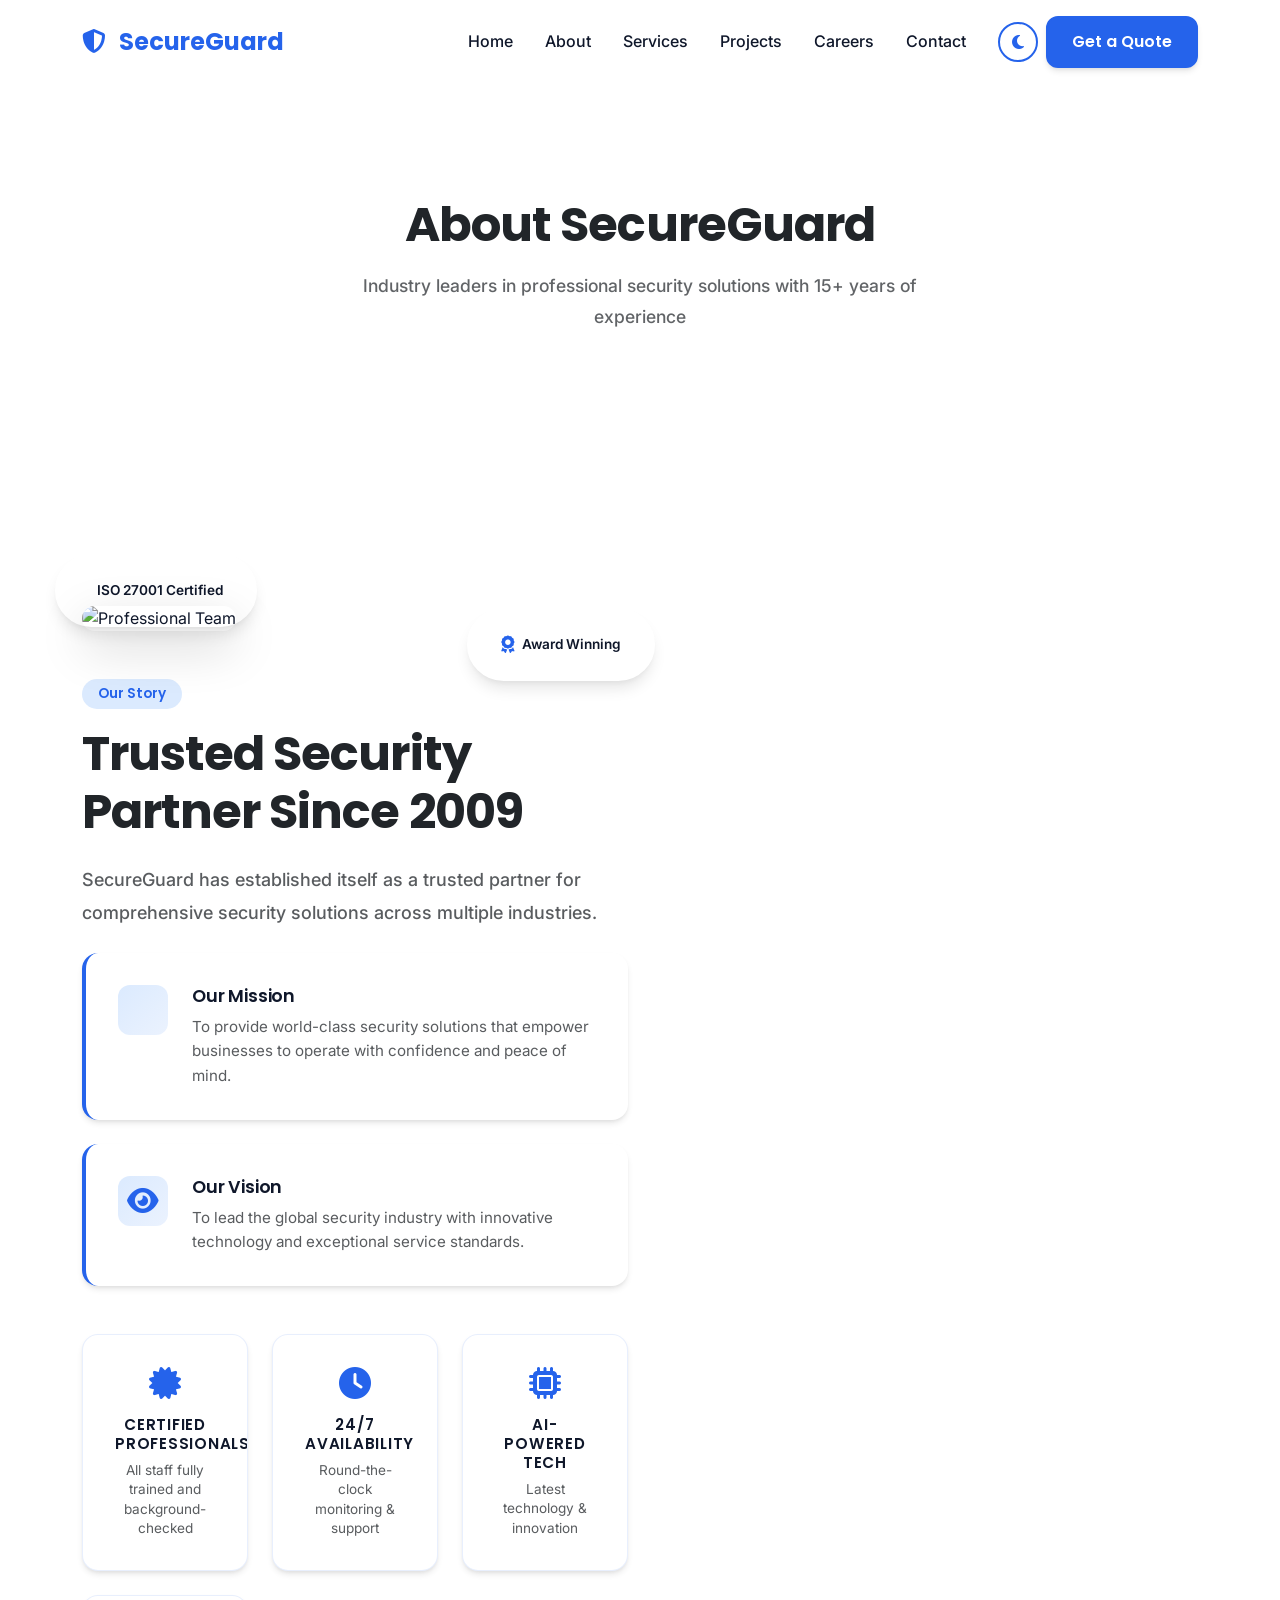
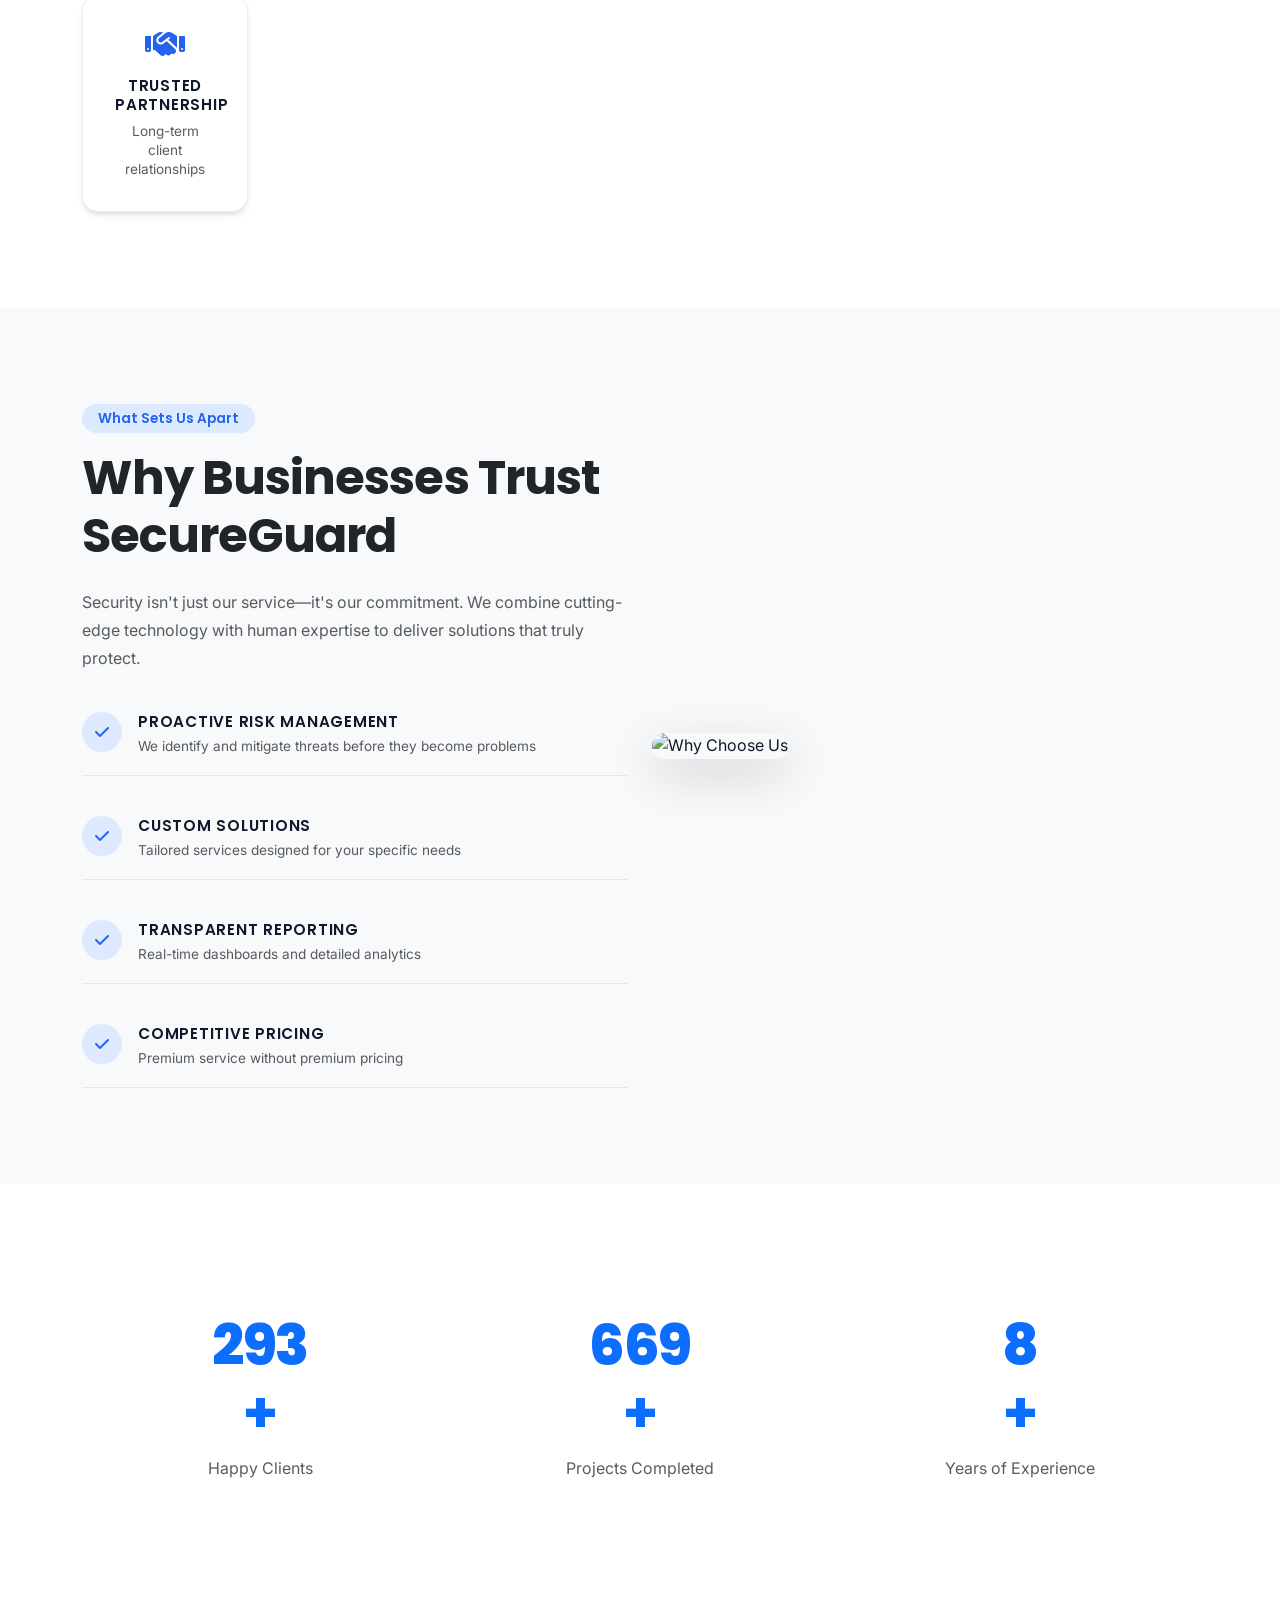
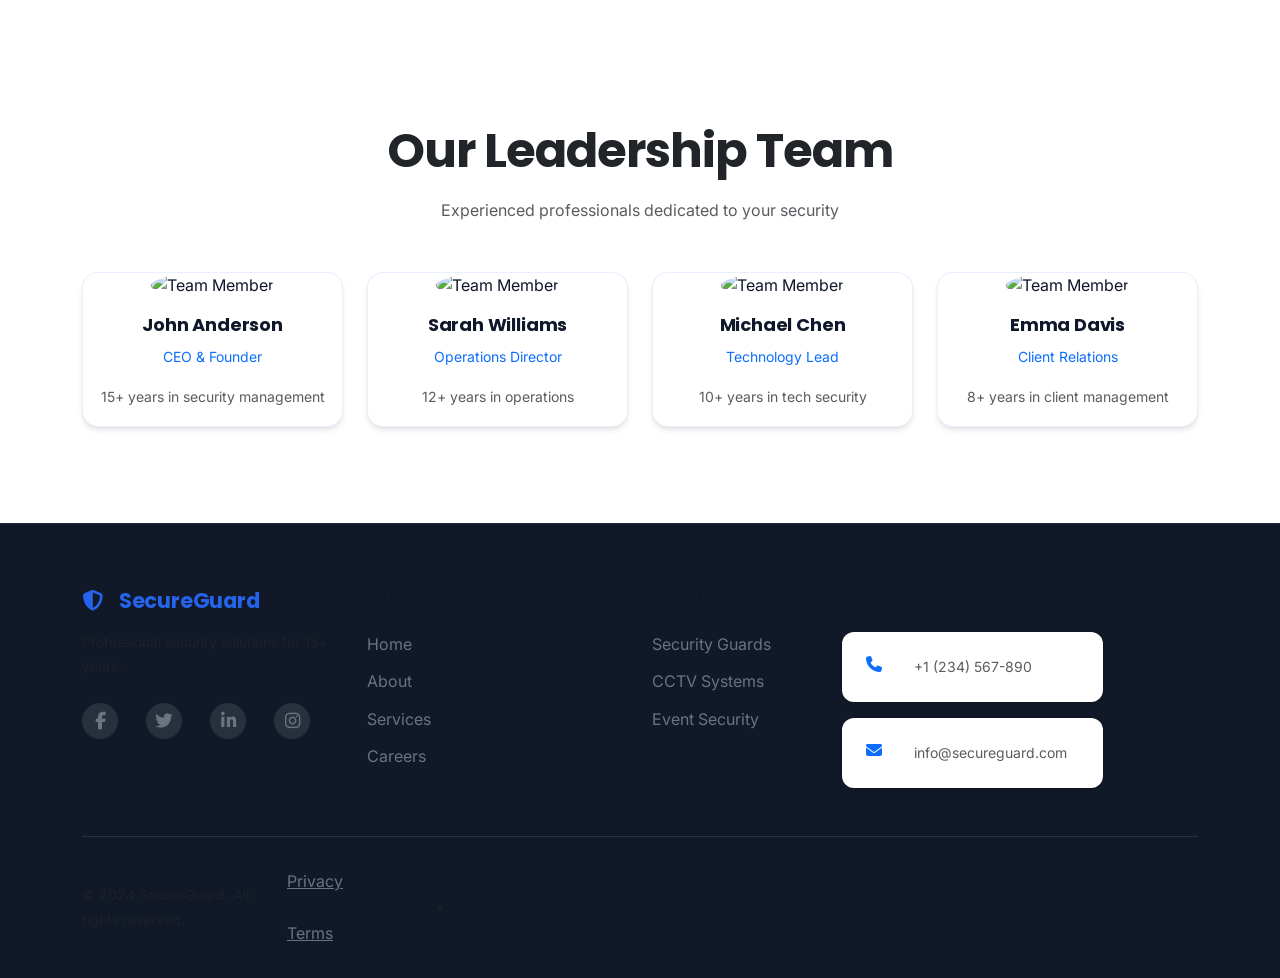
==== about.html @ a237be4f "add multi pages" ====
<!doctype html>
<html lang="en">
  <head>
    <meta charset="UTF-8" />
    <meta
      name="description"
      content="Learn about SecureGuard, a trusted security partner since 2009, offering certified professionals, 24/7 availability, AI-powered tech, and trusted partnerships."
    />
    <title>About Us - SecureGuard</title>
    <link
      href="https://cdn.jsdelivr.net/npm/bootstrap@5.3.0/dist/css/bootstrap.min.css"
      rel="stylesheet"
    />
    <link
      rel="stylesheet"
      href="https://cdnjs.cloudflare.com/ajax/libs/font-awesome/6.4.0/css/all.min.css"
    />
    <link
      href="https://fonts.googleapis.com/css2?family=Poppins:wght@300;400;600;700;800&family=Inter:wght@300;400;500;600&display=swap"
      rel="stylesheet"
    />
    <link rel="stylesheet" href="style.css" />
  </head>
  <body>
    <!-- Navbar -->
    <nav class="navbar navbar-expand-lg navbar-light sticky-top" id="navbar">
      <div class="container-lg">
        <a class="navbar-brand fw-bold" href="index.html">
          <i class="fas fa-shield-alt"></i> SecureGuard
        </a>
        <button
          class="navbar-toggler"
          type="button"
          data-bs-toggle="collapse"
          data-bs-target="#navbarNav"
        >
          <span class="navbar-toggler-icon"></span>
        </button>
        <div class="collapse navbar-collapse" id="navbarNav">
          <ul class="navbar-nav ms-auto">
            <li class="nav-item">
              <a class="nav-link" href="index.html">Home</a>
            </li>
            <li class="nav-item">
              <a class="nav-link" href="about.html">About</a>
            </li>
            <li class="nav-item">
              <a class="nav-link" href="services.html">Services</a>
            </li>
            <li class="nav-item">
              <a class="nav-link" href="projects.html">Projects</a>
            </li>
            <li class="nav-item">
              <a class="nav-link" href="careers.html">Careers</a>
            </li>
            <li class="nav-item">
              <a class="nav-link" href="contact.html">Contact</a>
            </li>
          </ul>
          <div class="d-flex align-items-center gap-2 ms-3">
            <button
              id="themeToggle"
              class="btn btn-outline-primary theme-toggle"
              title="Toggle theme"
            >
              <i class="fas fa-moon"></i>
            </button>
            <a href="contact.html" class="btn btn-primary">Get a Quote</a>
          </div>
        </div>
      </div>
    </nav>

    <!-- Page Header -->
    <section class="page-header bg-gradient">
      <div class="container-lg">
        <div class="text-center py-5">
          <h1 class="display-4 fw-bold text-dark mb-3">About SecureGuard</h1>
          <p class="lead text-muted mx-auto" style="max-width: 600px">
            Industry leaders in professional security solutions with 15+ years
            of experience
          </p>
        </div>
      </div>
    </section>

    <!-- About Section -->
    <section class="py-6 about-section">
      <div class="container-lg">
        <div class="row align-items-center gap-5">
          <!-- About Image -->
          <div class="col-lg-6">
            <div class="about-image-wrapper">
              <img
                src="https://images.unsplash.com/photo-1552664730-d307ca884978?w=600&h=600&fit=crop"
                alt="Professional Team"
                class="img-fluid rounded-4 shadow-lg about-main-image"
              />
              <div class="about-badge about-badge-1">
                <i class="fas fa-shield-check"></i>
                <span>ISO 27001 Certified</span>
              </div>
              <div class="about-badge about-badge-2">
                <i class="fas fa-award"></i>
                <span>Award Winning</span>
              </div>
            </div>
          </div>

          <!-- About Content -->
          <div class="col-lg-6">
            <span class="badge bg-primary-light text-primary mb-3"
              >Our Story</span
            >
            <h2 class="display-5 fw-bold text-dark mb-4">
              Trusted Security Partner Since 2009
            </h2>
            <p class="lead text-muted mb-4">
              SecureGuard has established itself as a trusted partner for
              comprehensive security solutions across multiple industries.
            </p>

            <!-- Mission & Vision -->
            <div class="about-boxes">
              <div class="about-box mission-box">
                <div class="about-box-icon">
                  <i class="fas fa-target"></i>
                </div>
                <div class="about-box-content">
                  <h5>Our Mission</h5>
                  <p class="text-muted">
                    To provide world-class security solutions that empower
                    businesses to operate with confidence and peace of mind.
                  </p>
                </div>
              </div>

              <div class="about-box vision-box">
                <div class="about-box-icon">
                  <i class="fas fa-eye"></i>
                </div>
                <div class="about-box-content">
                  <h5>Our Vision</h5>
                  <p class="text-muted">
                    To lead the global security industry with innovative
                    technology and exceptional service standards.
                  </p>
                </div>
              </div>
            </div>

            <!-- Features Grid -->
            <div class="about-features-grid mt-5">
              <div class="about-feature-item">
                <i class="fas fa-certificate"></i>
                <h6>Certified Professionals</h6>
                <p class="text-muted small">
                  All staff fully trained and background-checked
                </p>
              </div>
              <div class="about-feature-item">
                <i class="fas fa-clock"></i>
                <h6>24/7 Availability</h6>
                <p class="text-muted small">
                  Round-the-clock monitoring & support
                </p>
              </div>
              <div class="about-feature-item">
                <i class="fas fa-microchip"></i>
                <h6>AI-Powered Tech</h6>
                <p class="text-muted small">Latest technology & innovation</p>
              </div>
              <div class="about-feature-item">
                <i class="fas fa-handshake"></i>
                <h6>Trusted Partnership</h6>
                <p class="text-muted small">Long-term client relationships</p>
              </div>
            </div>
          </div>
        </div>
      </div>
    </section>

    <!-- Why Choose Us Section -->
    <section class="py-6 bg-light why-choose-section">
      <div class="container-lg">
        <div class="row align-items-center">
          <div class="col-lg-6 mb-5 mb-lg-0">
            <span class="badge bg-primary-light text-primary mb-3"
              >What Sets Us Apart</span
            >
            <h2 class="display-5 fw-bold text-dark mb-4">
              Why Businesses Trust SecureGuard
            </h2>
            <p class="text-muted mb-4">
              Security isn't just our service—it's our commitment. We combine
              cutting-edge technology with human expertise to deliver solutions
              that truly protect.
            </p>

            <div class="benefit-list">
              <div class="benefit-item">
                <div class="benefit-icon"><i class="fas fa-check"></i></div>
                <div class="benefit-text">
                  <h6>Proactive Risk Management</h6>
                  <p class="text-muted small">
                    We identify and mitigate threats before they become problems
                  </p>
                </div>
              </div>
              <div class="benefit-item">
                <div class="benefit-icon"><i class="fas fa-check"></i></div>
                <div class="benefit-text">
                  <h6>Custom Solutions</h6>
                  <p class="text-muted small">
                    Tailored services designed for your specific needs
                  </p>
                </div>
              </div>
              <div class="benefit-item">
                <div class="benefit-icon"><i class="fas fa-check"></i></div>
                <div class="benefit-text">
                  <h6>Transparent Reporting</h6>
                  <p class="text-muted small">
                    Real-time dashboards and detailed analytics
                  </p>
                </div>
              </div>
              <div class="benefit-item">
                <div class="benefit-icon"><i class="fas fa-check"></i></div>
                <div class="benefit-text">
                  <h6>Competitive Pricing</h6>
                  <p class="text-muted small">
                    Premium service without premium pricing
                  </p>
                </div>
              </div>
            </div>
          </div>
          <div class="col-lg-6">
            <div class="why-choose-image">
              <img
                src="https://images.unsplash.com/photo-1486406146926-c627a92ad1ab?w=500&h=500&fit=crop"
                alt="Why Choose Us"
                class="img-fluid rounded-4 shadow-lg"
              />
            </div>
          </div>
        </div>
      </div>
    </section>

    <!-- Stats Section -->
    <section class="py-6 bg-gradient">
      <div class="container-lg">
        <div class="row g-4 text-center">
          <div class="col-md-4">
            <div class="stat-item">
              <h3 class="display-4 fw-bold text-primary mb-2">
                <span class="counter" data-target="500">0</span>+
              </h3>
              <p class="text-muted">Happy Clients</p>
            </div>
          </div>
          <div class="col-md-4">
            <div class="stat-item">
              <h3 class="display-4 fw-bold text-primary mb-2">
                <span class="counter" data-target="1200">0</span>+
              </h3>
              <p class="text-muted">Projects Completed</p>
            </div>
          </div>
          <div class="col-md-4">
            <div class="stat-item">
              <h3 class="display-4 fw-bold text-primary mb-2">
                <span class="counter" data-target="15">0</span>+
              </h3>
              <p class="text-muted">Years of Experience</p>
            </div>
          </div>
        </div>
      </div>
    </section>

    <!-- Team Section -->
    <section class="py-6">
      <div class="container-lg">
        <div class="text-center mb-5">
          <h2 class="display-5 fw-bold text-dark mb-3">Our Leadership Team</h2>
          <p class="text-muted mx-auto" style="max-width: 600px">
            Experienced professionals dedicated to your security
          </p>
        </div>

        <div class="row g-4">
          <div class="col-md-6 col-lg-3">
            <div class="team-card text-center">
              <img
                src="https://images.unsplash.com/photo-1507003211169-0a1dd7228f2d?w=300&h=300&fit=crop"
                alt="Team Member"
                class="rounded-circle mb-3"
              />
              <h5 class="fw-bold">John Anderson</h5>
              <p class="text-primary small mb-3">CEO & Founder</p>
              <p class="text-muted small">15+ years in security management</p>
            </div>
          </div>
          <div class="col-md-6 col-lg-3">
            <div class="team-card text-center">
              <img
                src="https://images.unsplash.com/photo-1494790108377-be9c29b29330?w=300&h=300&fit=crop"
                alt="Team Member"
                class="rounded-circle mb-3"
              />
              <h5 class="fw-bold">Sarah Williams</h5>
              <p class="text-primary small mb-3">Operations Director</p>
              <p class="text-muted small">12+ years in operations</p>
            </div>
          </div>
          <div class="col-md-6 col-lg-3">
            <div class="team-card text-center">
              <img
                src="https://images.unsplash.com/photo-1507003211169-0a1dd7228f2d?w=300&h=300&fit=crop"
                alt="Team Member"
                class="rounded-circle mb-3"
              />
              <h5 class="fw-bold">Michael Chen</h5>
              <p class="text-primary small mb-3">Technology Lead</p>
              <p class="text-muted small">10+ years in tech security</p>
            </div>
          </div>
          <div class="col-md-6 col-lg-3">
            <div class="team-card text-center">
              <img
                src="https://images.unsplash.com/photo-1438761681033-6461ffad8d80?w=300&h=300&fit=crop"
                alt="Team Member"
                class="rounded-circle mb-3"
              />
              <h5 class="fw-bold">Emma Davis</h5>
              <p class="text-primary small mb-3">Client Relations</p>
              <p class="text-muted small">8+ years in client management</p>
            </div>
          </div>
        </div>
      </div>
    </section>

    <!-- Footer -->
    <footer class="footer">
      <div class="container-lg">
        <div class="footer-content">
          <div class="row g-4 mb-5">
            <div class="col-lg-3 col-md-6">
              <div class="footer-brand">
                <h5 class="fw-bold mb-3">
                  <i class="fas fa-shield-alt me-2"></i>SecureGuard
                </h5>
                <p class="text-muted small mb-4">
                  Professional security solutions for 15+ years.
                </p>
                <div class="social-icons">
                  <a href="#" class="social-icon"
                    ><i class="fab fa-facebook-f"></i
                  ></a>
                  <a href="#" class="social-icon"
                    ><i class="fab fa-twitter"></i
                  ></a>
                  <a href="#" class="social-icon"
                    ><i class="fab fa-linkedin-in"></i
                  ></a>
                  <a href="#" class="social-icon"
                    ><i class="fab fa-instagram"></i
                  ></a>
                </div>
              </div>
            </div>
            <div class="col-lg-3 col-md-6">
              <h6 class="fw-bold mb-4">Quick Links</h6>
              <ul class="footer-links">
                <li><a href="index.html">Home</a></li>
                <li><a href="about.html">About</a></li>
                <li><a href="services.html">Services</a></li>
                <li><a href="careers.html">Careers</a></li>
              </ul>
            </div>
            <div class="col-lg-2 col-md-6">
              <h6 class="fw-bold mb-4">Services</h6>
              <ul class="footer-links">
                <li><a href="services.html">Security Guards</a></li>
                <li><a href="services.html">CCTV Systems</a></li>
                <li><a href="services.html">Event Security</a></li>
              </ul>
            </div>
            <div class="col-lg-3 col-md-6">
              <h6 class="fw-bold mb-4">Contact</h6>
              <div class="contact-item mb-3">
                <i class="fas fa-phone me-2 text-primary"></i>
                <a
                  href="tel:+1234567890"
                  class="text-muted text-decoration-none small"
                  >+1 (234) 567-890</a
                >
              </div>
              <div class="contact-item">
                <i class="fas fa-envelope me-2 text-primary"></i>
                <a
                  href="mailto:info@secureguard.com"
                  class="text-muted text-decoration-none small"
                  >info@secureguard.com</a
                >
              </div>
            </div>
          </div>
          <div class="footer-bottom">
            <div class="row align-items-center">
              <div class="col-md-6">
                <p class="text-muted small mb-0">
                  &copy; 2024 SecureGuard. All rights reserved.
                </p>
              </div>
              <div class="col-md-6 text-md-end">
                <a href="#" class="footer-link-bottom">Privacy</a>
                <span class="text-muted small mx-2">•</span>
                <a href="#" class="footer-link-bottom">Terms</a>
              </div>
            </div>
          </div>
        </div>
      </div>
    </footer>

    <a href="#top" id="scrollTopBtn" class="scroll-top"
      ><i class="fas fa-arrow-up"></i
    ></a>

    <script src="https://cdn.jsdelivr.net/npm/bootstrap@5.3.0/dist/js/bootstrap.bundle.min.js"></script>
    <script src="script.js"></script>
    <script>
      document.addEventListener("DOMContentLoaded", function () {
        initializeTheme();
      });
    </script>
  </body>
</html>
---- style.css ----
/* ===================================
   GLOBAL STYLES & VARIABLES
   =================================== */

:root {
  /* Primary Colors */
  --primary-color: #2563eb;
  --primary-light: #dbeafe;
  --primary-dark: #1e40af;
  --secondary-color: #1e40af;
  --accent-color: #0ea5e9;

  /* Text Colors */
  --text-dark: #0f172a;
  --text-primary: #1f2937;
  --text-muted: #6b7280;
  --text-light: #9ca3af;

  /* Background Colors */
  --bg-white: #ffffff;
  --bg-light: #f8fafc;
  --bg-lighter: #f1f5f9;
  --bg-accent: #f0f7ff;

  /* Shadows */
  --shadow-xs: 0 1px 2px 0 rgba(0, 0, 0, 0.05);
  --shadow-sm: 0 1px 3px 0 rgba(0, 0, 0, 0.1), 0 1px 2px 0 rgba(0, 0, 0, 0.06);
  --shadow-md:
    0 4px 6px -1px rgba(0, 0, 0, 0.1), 0 2px 4px -1px rgba(0, 0, 0, 0.06);
  --shadow-lg:
    0 10px 15px -3px rgba(0, 0, 0, 0.1), 0 4px 6px -2px rgba(0, 0, 0, 0.05);
  --shadow-xl:
    0 20px 25px -5px rgba(0, 0, 0, 0.1), 0 10px 10px -5px rgba(0, 0, 0, 0.04);
  --shadow-2xl: 0 25px 50px -12px rgba(0, 0, 0, 0.15);

  /* Spacing */
  --spacing-xs: 0.25rem;
  --spacing-sm: 0.5rem;
  --spacing-md: 1rem;
  --spacing-lg: 1.5rem;
  --spacing-xl: 2rem;
  --spacing-2xl: 3rem;

  /* Border Radius */
  --border-radius: 12px;
  --border-radius-lg: 16px;
  --border-radius-xl: 20px;

  /* Transitions */
  --transition: all 0.3s cubic-bezier(0.4, 0, 0.2, 1);
  --transition-fast: all 0.15s cubic-bezier(0.4, 0, 0.2, 1);
  --transition-slow: all 0.5s cubic-bezier(0.4, 0, 0.2, 1);
}

/* Dark Theme Variables */
body.dark-theme {
  --primary-color: #3b82f6;
  --primary-light: #1e3a8a;
  --primary-dark: #1e40af;
  --secondary-color: #0ea5e9;
  --accent-color: #06b6d4;

  --text-dark: #f8fafc;
  --text-primary: #e2e8f0;
  --text-muted: #cbd5e1;
  --text-light: #94a3b8;

  --bg-white: #0f172a;
  --bg-light: #1e293b;
  --bg-lighter: #334155;
  --bg-accent: #1e3a8a;

  --shadow-xs: 0 1px 2px 0 rgba(0, 0, 0, 0.3);
  --shadow-sm: 0 1px 3px 0 rgba(0, 0, 0, 0.4), 0 1px 2px 0 rgba(0, 0, 0, 0.3);
  --shadow-md:
    0 4px 6px -1px rgba(0, 0, 0, 0.4), 0 2px 4px -1px rgba(0, 0, 0, 0.3);
  --shadow-lg:
    0 10px 15px -3px rgba(0, 0, 0, 0.5), 0 4px 6px -2px rgba(0, 0, 0, 0.4);
  --shadow-xl:
    0 20px 25px -5px rgba(0, 0, 0, 0.5), 0 10px 10px -5px rgba(0, 0, 0, 0.4);
  --shadow-2xl: 0 25px 50px -12px rgba(0, 0, 0, 0.5);
}

* {
  margin: 0;
  padding: 0;
  box-sizing: border-box;
}

html {
  scroll-behavior: smooth;
}

body {
  font-family: "Inter", sans-serif;
  color: var(--text-dark);
  background-color: var(--bg-white);
  line-height: 1.6;
  overflow-x: hidden;
  transition:
    background-color 0.3s ease,
    color 0.3s ease;
}

/* ===================================
   TYPOGRAPHY - ENHANCED
   =================================== */

h1,
h2,
h3,
h4,
h5,
h6 {
  font-family: "Poppins", sans-serif;
  font-weight: 700;
  line-height: 1.25;
  color: var(--text-dark);
  letter-spacing: -0.01em;
}

h1 {
  font-size: clamp(2rem, 8vw, 3.5rem);
  font-weight: 800;
  letter-spacing: -0.02em;
}

h2 {
  font-size: clamp(1.75rem, 6vw, 2.5rem);
  font-weight: 800;
}

h3 {
  font-size: clamp(1.25rem, 4vw, 1.875rem);
  font-weight: 700;
}

h4 {
  font-size: 1.25rem;
  font-weight: 700;
}

h5 {
  font-size: 1.125rem;
  font-weight: 600;
}

h6 {
  font-size: 1rem;
  font-weight: 600;
  text-transform: uppercase;
  letter-spacing: 0.05em;
}

.display-4,
.display-5 {
  font-weight: 800;
  letter-spacing: -0.02em;
}

p {
  color: var(--text-muted);
  line-height: 1.75;
  font-size: 1rem;
}

.lead {
  font-size: 1.125rem;
  line-height: 1.8;
  font-weight: 500;
}

.text-muted {
  color: var(--text-muted);
}

.text-light {
  color: var(--text-light);
}

/* ===================================
   MODERN ANIMATIONS & KEYFRAMES
   =================================== */

@keyframes fadeInUp {
  from {
    opacity: 0;
    transform: translateY(20px);
  }
  to {
    opacity: 1;
    transform: translateY(0);
  }
}

@keyframes fadeInDown {
  from {
    opacity: 0;
    transform: translateY(-20px);
  }
  to {
    opacity: 1;
    transform: translateY(0);
  }
}

@keyframes fadeInLeft {
  from {
    opacity: 0;
    transform: translateX(-20px);
  }
  to {
    opacity: 1;
    transform: translateX(0);
  }
}

@keyframes fadeInRight {
  from {
    opacity: 0;
    transform: translateX(20px);
  }
  to {
    opacity: 1;
    transform: translateX(0);
  }
}

@keyframes slideInDown {
  from {
    opacity: 0;
    transform: translateY(-10px);
  }
  to {
    opacity: 1;
    transform: translateY(0);
  }
}

@keyframes slideInUp {
  from {
    opacity: 0;
    transform: translateY(10px);
  }
  to {
    opacity: 1;
    transform: translateY(0);
  }
}

@keyframes scaleIn {
  from {
    opacity: 0;
    transform: scale(0.95);
  }
  to {
    opacity: 1;
    transform: scale(1);
  }
}

@keyframes shimmer {
  0% {
    background-position: -1000px 0;
  }
  100% {
    background-position: 1000px 0;
  }
}

@keyframes float {
  0%,
  100% {
    transform: translateY(0);
  }
  50% {
    transform: translateY(-10px);
  }
}

@keyframes pulse-subtle {
  0%,
  100% {
    opacity: 1;
  }
  50% {
    opacity: 0.8;
  }
}

@keyframes glow {
  0%,
  100% {
    box-shadow: 0 0 20px rgba(37, 99, 235, 0.3);
  }
  50% {
    box-shadow: 0 0 30px rgba(37, 99, 235, 0.5);
  }
}

/* ===================================
   UTILITIES
   =================================== */

.py-6 {
  padding: 6rem 0;
}

.gap-5 {
  gap: 3rem !important;
}

/* ===================================
   BOOTSTRAP CUSTOMIZATION
   =================================== */

.btn {
  font-weight: 600;
  border-radius: var(--border-radius);
  padding: 0.75rem 1.5rem;
  transition: var(--transition);
  border: 2px solid transparent;
  font-family: "Poppins", sans-serif;
}

.btn-primary {
  background-color: var(--primary-color);
  border-color: var(--primary-color);
  box-shadow: var(--shadow-md);
}

.btn-primary:hover {
  background-color: var(--secondary-color);
  border-color: var(--secondary-color);
  transform: translateY(-2px);
  box-shadow: var(--shadow-lg);
}

/* ===================================
   PROJECT CARD STYLES
   =================================== */
.project-card {
  position: relative;
  overflow: hidden;
  border-radius: var(--border-radius-lg);
  box-shadow: var(--shadow-md);
  transition: var(--transition);
  background-color: var(--bg-white);
}

.project-card:hover {
  transform: translateY(-5px);
  box-shadow: var(--shadow-lg);
}

.project-image {
  width: 100%;
  height: auto;
  display: block;
  transition: var(--transition);
}

.project-overlay {
  position: absolute;
  inset: 0;
  background: linear-gradient(180deg, rgba(0, 0, 0, 0.6), rgba(0, 0, 0, 0.3));
  color: #fff;
  opacity: 0;
  display: flex;
  flex-direction: column;
  justify-content: center;
  align-items: center;
  text-align: center;
  padding: 1.5rem;
  transition: var(--transition);
}

.project-card:hover .project-overlay {
  opacity: 1;
}

.project-overlay .btn {
  margin-top: 0.5rem;
  background-color: var(--primary-color);
  border-color: var(--primary-color);
  color: #fff;
}

.project-overlay .btn:hover {
  background-color: var(--secondary-color);
  border-color: var(--secondary-color);
}

/* ===================================
   FOOTER STYLES
   =================================== */
.footer {
  background: rgba(255, 255, 255, 0.9);
  backdrop-filter: blur(12px);
  padding: 4rem 0 2rem;
  color: var(--text-dark);
  border-top: 1px solid var(--bg-lighter);
}

body.dark-theme .footer {
  background: rgba(15, 23, 42, 0.9);
  border-top-color: var(--bg-lighter);
  color: var(--text-light);
}

.footer .footer-brand h5 {
  display: flex;
  align-items: center;
  gap: 0.5rem;
  color: var(--primary-color);
}

.footer .social-icons a {
  margin-right: 0.75rem;
  color: var(--text-muted);
  transition: var(--transition);
}

.footer .social-icons a:hover {
  color: var(--primary-color);
  transform: translateY(-2px);
}

.footer .footer-links li a {
  color: var(--text-muted);
  transition: var(--transition);
}

.footer .footer-links li a:hover {
  color: var(--primary-color);
  text-decoration: underline;
}

.footer-bottom p {
  margin: 0;
  font-size: 0.875rem;
}

.footer-bottom .footer-link-bottom {
  color: var(--text-muted);
  margin-left: 0.5rem;
  margin-right: 0.5rem;
  transition: var(--transition);
}

.footer-bottom .footer-link-bottom:hover {
  color: var(--primary-color);
}

.btn-outline-primary {
  color: var(--primary-color);
  border-color: var(--primary-color);
}

.btn-outline-primary:hover {
  background-color: var(--primary-color);
  border-color: var(--primary-color);
  color: white;
  transform: translateY(-2px);
}

.btn-lg {
  padding: 0.875rem 2rem;
  font-size: 1.05rem;
}

.btn-sm {
  padding: 0.5rem 1rem;
  font-size: 0.875rem;
}

.btn-light:hover {
  background-color: white;
  transform: translateY(-2px);
}

.badge {
  padding: 0.5rem 1rem;
  border-radius: 20px;
  font-size: 0.85rem;
  font-weight: 600;
  font-family: "Poppins", sans-serif;
}

.bg-primary-light {
  background-color: var(--primary-light) !important;
  color: var(--primary-color) !important;
}

/* ===================================
   NAVBAR STYLES
   =================================== */

.announcement-banner {
  background: linear-gradient(90deg, var(--primary-color), #3b82f6);
  color: white;
  padding: 1rem 0;
  text-align: center;
  font-weight: 500;
  z-index: 999;
  position: relative;
}

.announcement-banner i {
  margin-right: 0.5rem;
  animation: bounce 2s infinite;
}

@keyframes bounce {
  0%,
  100% {
    transform: translateY(0);
  }
  50% {
    transform: translateY(-5px);
  }
}

.navbar {
  background-color: transparent;
  padding: 1rem 0;
  transition: var(--transition);
  z-index: 1000;
}

.navbar-brand {
  font-size: 1.5rem;
  color: var(--primary-color) !important;
  font-family: "Poppins", sans-serif;
}

.navbar-brand i {
  margin-right: 0.5rem;
}

.navbar-nav .nav-link {
  color: var(--text-dark) !important;
  font-weight: 500;
  margin: 0 0.5rem;
  position: relative;
  transition: var(--transition);
}

.navbar-nav .nav-link::after {
  content: "";
  position: absolute;
  bottom: -5px;
  left: 0;
  width: 0;
  height: 2px;
  background-color: var(--primary-color);
  transition: var(--transition);
}

.navbar-nav .nav-link:hover::after,
.navbar-nav .nav-link.active::after {
  width: 100%;
}

.navbar.scrolled {
  background-color: rgba(255, 255, 255, 0.95);
  backdrop-filter: blur(10px);
  box-shadow: var(--shadow-md);
  padding: 0.75rem 0;
}

body.dark-theme .navbar.scrolled {
  background-color: rgba(17, 24, 39, 0.95);
  border-bottom: 1px solid #374151;
}

.theme-toggle {
  width: 40px;
  height: 40px;
  padding: 0.4rem;
  border-radius: 50%;
  display: flex;
  align-items: center;
  justify-content: center;
  transition: var(--transition);
}

.theme-toggle:hover {
  transform: rotate(20deg);
}

/* ===================================
   HERO SECTION
   =================================== */

.hero-section {
  min-height: 100vh;
  display: flex;
  align-items: center;
  position: relative;
  overflow: hidden;
  padding: 6rem 0;
}

.hero-background {
  position: absolute;
  top: 0;
  left: 0;
  right: 0;
  bottom: 0;
  background: linear-gradient(135deg, #ffffff 0%, #f0f7ff 100%);
  z-index: 0;
}

.hero-gradient-overlay {
  position: absolute;
  top: 0;
  right: 0;
  width: 50%;
  height: 100%;
  background: radial-gradient(
    circle at top right,
    rgba(37, 99, 235, 0.05),
    transparent
  );
  z-index: 0;
}

body.dark-theme .hero-background {
  background: linear-gradient(135deg, #111827 0%, #0f172a 100%);
}

body.dark-theme .hero-gradient-overlay {
  background: radial-gradient(
    circle at top right,
    rgba(59, 130, 246, 0.1),
    transparent
  );
}

.hero-section .container-lg {
  position: relative;
  z-index: 1;
}

.hero-content {
  animation: fadeInUp 1s ease-out;
}

.hero-badge {
  display: inline-flex;
  align-items: center;
  gap: 0.5rem;
  background: linear-gradient(135deg, var(--primary-light), #e0e7ff);
  padding: 0.75rem 1.5rem;
  border-radius: 50px;
  color: var(--primary-color);
  font-weight: 600;
  font-size: 0.9rem;
  animation: slideInDown 0.8s ease-out;
}

body.dark-theme .hero-badge {
  background: rgba(30, 58, 138, 0.4);
  color: #60a5fa;
}

.hero-content h1 {
  font-size: clamp(2rem, 8vw, 3.5rem);
  margin-bottom: 1rem;
  background: linear-gradient(
    135deg,
    var(--primary-color),
    var(--secondary-color)
  );
  -webkit-background-clip: text;
  -webkit-text-fill-color: transparent;
  background-clip: text;
}

body.dark-theme .hero-content h1 {
  background: linear-gradient(135deg, #60a5fa, #3b82f6);
  -webkit-background-clip: text;
  -webkit-text-fill-color: transparent;
  background-clip: text;
}

.hero-content p {
  font-size: 1.15rem;
  margin-bottom: 2rem;
  max-width: 500px;
}

.hero-cta-group {
  display: flex;
  flex-wrap: wrap;
  gap: 1rem;
}

.pulse-button {
  position: relative;
  animation: pulse-ring 2s infinite;
}

@keyframes pulse-ring {
  0% {
    box-shadow: 0 0 0 0 rgba(37, 99, 235, 0.7);
  }
  70% {
    box-shadow: 0 0 0 10px rgba(37, 99, 235, 0);
  }
  100% {
    box-shadow: 0 0 0 0 rgba(37, 99, 235, 0);
  }
}

.hero-stats {
  display: flex;
  gap: 3rem;
  margin-top: 2rem;
  padding-top: 2rem;
  border-top: 2px solid #e5e7eb;
}

body.dark-theme .hero-stats {
  border-top-color: #374151;
}

.hero-stat {
  display: flex;
  flex-direction: column;
  gap: 0.25rem;
}

.stat-number {
  font-size: 1.75rem;
  color: var(--primary-color);
  line-height: 1;
}

.stat-label {
  font-size: 0.85rem;
  color: var(--text-muted);
}

.hero-image {
  animation: fadeInRight 1s ease-out 0.2s both;
}

.hero-image-wrapper {
  position: relative;
  display: inline-block;
}

.hero-main-image {
  animation: float 3s ease-in-out infinite;
  position: relative;
  z-index: 2;
}

.hero-image-shine {
  position: absolute;
  top: 0;
  left: 0;
  right: 0;
  bottom: 0;
  background: linear-gradient(
    45deg,
    transparent 30%,
    rgba(255, 255, 255, 0.1) 50%,
    transparent 70%
  );
  border-radius: 1rem;
  animation: shine 3s infinite;
}

@keyframes shine {
  0% {
    transform: translateX(-100%);
  }
  100% {
    transform: translateX(100%);
  }
}

.floating-card {
  position: absolute;
  background: white;
  padding: 1rem 1.5rem;
  border-radius: 50px;
  box-shadow: var(--shadow-lg);
  display: flex;
  align-items: center;
  gap: 0.75rem;
  font-weight: 600;
  font-size: 0.9rem;
  color: var(--text-dark);
  z-index: 10;
  animation: float 3s ease-in-out infinite;
}

body.dark-theme .floating-card {
  background-color: #1f2937;
  color: var(--text-dark);
}

.floating-card i {
  font-size: 1.25rem;
  color: var(--primary-color);
}

.floating-card-1 {
  bottom: 30%;
  right: -10%;
  animation-delay: 0s;
}

.floating-card-2 {
  top: 20%;
  right: 5%;
  animation-delay: 1s;
}

/* ===================================
   ABOUT SECTION - REDESIGNED
   =================================== */

.about-section {
  scroll-behavior: smooth;
  position: relative;
}

.about-image-wrapper {
  position: relative;
  display: inline-block;
  width: 100%;
}

.about-main-image {
  width: 100%;
  border-radius: var(--border-radius-lg);
  animation: fadeInLeft 0.8s cubic-bezier(0.4, 0, 0.2, 1);
  position: relative;
  z-index: 1;
  box-shadow: var(--shadow-2xl);
}

.about-badge {
  position: absolute;
  background: white;
  padding: var(--spacing-lg) var(--spacing-xl);
  border-radius: 50px;
  box-shadow: var(--shadow-lg);
  display: flex;
  align-items: center;
  gap: var(--spacing-sm);
  font-weight: 600;
  font-size: 0.85rem;
  color: var(--text-dark);
  animation: slideInUp 0.8s cubic-bezier(0.4, 0, 0.2, 1) forwards;
  opacity: 0;
  border: 2px solid white;
  backdrop-filter: blur(10px);
}

body.dark-theme .about-badge {
  background-color: rgba(15, 23, 42, 0.95);
  border-color: #334155;
  color: var(--text-dark);
}

.about-badge-1 {
  bottom: 15%;
  left: -5%;
  animation-delay: 0.2s;
}

.about-badge-2 {
  top: 10%;
  right: -5%;
  animation-delay: 0.4s;
}

.about-badge-3 {
  bottom: 35%;
  right: -5%;
  animation-delay: 0.6s;
}

.about-badge i {
  color: var(--primary-color);
  font-size: 1.1rem;
  font-weight: bold;
}

.about-content {
  animation: fadeInRight 0.8s cubic-bezier(0.4, 0, 0.2, 1) 0.2s both;
}

.about-boxes {
  display: flex;
  flex-direction: column;
  gap: var(--spacing-lg);
  margin-bottom: var(--spacing-2xl);
}

.about-box {
  display: flex;
  gap: var(--spacing-lg);
  padding: var(--spacing-xl);
  border-radius: var(--border-radius-lg);
  background: white;
  transition: var(--transition);
  border-left: 4px solid var(--primary-color);
  box-shadow: var(--shadow-md);
  position: relative;
  overflow: hidden;
}

.about-box::before {
  content: "";
  position: absolute;
  top: 0;
  right: -100%;
  width: 100%;
  height: 100%;
  background: linear-gradient(
    90deg,
    transparent,
    rgba(255, 255, 255, 0.3),
    transparent
  );
  transition: var(--transition);
}

.about-box:hover::before {
  right: 100%;
}

body.dark-theme .about-box {
  background-color: rgba(30, 41, 59, 0.8);
  border-left-color: #60a5fa;
  box-shadow: var(--shadow-lg);
  border: 1px solid rgba(51, 65, 85, 0.5);
}

.about-box:hover {
  transform: translateX(10px);
  box-shadow: var(--shadow-xl);
  top: -2px;
}

.about-box-icon {
  font-size: 1.75rem;
  color: var(--primary-color);
  min-width: 50px;
  height: 50px;
  display: flex;
  align-items: center;
  justify-content: center;
  background: linear-gradient(
    135deg,
    var(--primary-light),
    rgba(59, 130, 246, 0.1)
  );
  border-radius: var(--border-radius);
  flex-shrink: 0;
}

.about-box-content h5 {
  font-size: 1.1rem;
  margin-bottom: var(--spacing-sm);
  color: var(--text-dark);
}

.about-box-content p {
  margin-bottom: 0;
  line-height: 1.6;
  font-size: 0.95rem;
}

.about-features-grid {
  display: grid;
  grid-template-columns: repeat(auto-fit, minmax(160px, 1fr));
  gap: var(--spacing-lg);
}

.about-feature-item {
  text-align: center;
  padding: var(--spacing-xl);
  background: white;
  border-radius: var(--border-radius-lg);
  transition: var(--transition);
  box-shadow: var(--shadow-md);
  position: relative;
  overflow: hidden;
  border: 1px solid rgba(37, 99, 235, 0.1);
}

body.dark-theme .about-feature-item {
  background-color: rgba(30, 41, 59, 0.8);
  border-color: rgba(51, 65, 85, 0.5);
}

.about-feature-item::before {
  content: "";
  position: absolute;
  top: 0;
  left: 0;
  right: 0;
  height: 4px;
  background: linear-gradient(90deg, var(--primary-color), var(--accent-color));
  opacity: 0;
  transition: var(--transition);
}

.about-feature-item:hover {
  transform: translateY(-8px);
  box-shadow: var(--shadow-xl);
  border-color: var(--primary-color);
}

.about-feature-item:hover::before {
  opacity: 1;
}

.about-feature-item i {
  font-size: 2rem;
  color: var(--primary-color);
  margin-bottom: var(--spacing-md);
  display: block;
}

.about-feature-item h6 {
  font-size: 0.95rem;
  margin-bottom: var(--spacing-sm);
  color: var(--text-dark);
}

.about-feature-item p {
  margin-bottom: 0;
  line-height: 1.4;
  font-size: 0.85rem;
}

/* ===================================
   WHY CHOOSE US SECTION
   =================================== */

.why-choose-section {
  position: relative;
}

.benefit-list {
  display: flex;
  flex-direction: column;
  gap: 1.5rem;
}

.benefit-item {
  display: flex;
  gap: 1rem;
  padding: 1rem 0;
  border-bottom: 1px solid #e5e7eb;
  animation: fadeInUp 0.8s ease-out forwards;
  opacity: 0;
}

body.dark-theme .benefit-item {
  border-bottom-color: #374151;
}

.benefit-item:nth-child(1) {
  animation-delay: 0.1s;
}
.benefit-item:nth-child(2) {
  animation-delay: 0.2s;
}
.benefit-item:nth-child(3) {
  animation-delay: 0.3s;
}
.benefit-item:nth-child(4) {
  animation-delay: 0.4s;
}

.benefit-icon {
  min-width: 40px;
  height: 40px;
  background: linear-gradient(135deg, var(--primary-light), #e0e7ff);
  border-radius: 50%;
  display: flex;
  align-items: center;
  justify-content: center;
  color: var(--primary-color);
  font-weight: bold;
}

body.dark-theme .benefit-icon {
  background: rgba(30, 58, 138, 0.4);
  color: #60a5fa;
}

.benefit-text h6 {
  margin-bottom: 0.25rem;
  color: var(--text-dark);
  font-size: 0.95rem;
}

.benefit-text p {
  margin-bottom: 0;
  font-size: 0.85rem;
}

.why-choose-image {
  animation: fadeInRight 0.8s ease-out;
}

/* ===================================
   HERO SECTION
   =================================== */

/* ===================================
   SERVICES SECTION
   =================================== */

.bg-light {
  background-color: var(--bg-light);
}

body.dark-theme section.bg-light {
  background-color: #1f2937;
  border-top: 1px solid #374151;
  border-bottom: 1px solid #374151;
}

.service-col {
  opacity: 0;
  animation: fadeInUp 0.8s ease-out forwards;
}

.service-col:nth-child(1) {
  animation-delay: 0.1s;
}
.service-col:nth-child(2) {
  animation-delay: 0.2s;
}
.service-col:nth-child(3) {
  animation-delay: 0.3s;
}
.service-col:nth-child(4) {
  animation-delay: 0.4s;
}

.service-card {
  background: white;
  padding: 2rem;
  border-radius: var(--border-radius);
  text-align: center;
  transition: var(--transition);
  box-shadow: var(--shadow-md);
  border: 2px solid transparent;
}

body.dark-theme .service-card {
  background-color: #1f2937;
  border-color: #374151;
}

.service-card:hover {
  transform: translateY(-8px);
  box-shadow: var(--shadow-xl);
  border-color: var(--primary-color);
}

.service-icon {
  width: 70px;
  height: 70px;
  background: linear-gradient(135deg, var(--primary-light), #e0e7ff);
  border-radius: 50%;
  display: flex;
  align-items: center;
  justify-content: center;
  margin: 0 auto;
  font-size: 2rem;
  color: var(--primary-color);
  transition: var(--transition);
}

.service-card:hover .service-icon {
  background: linear-gradient(
    135deg,
    var(--primary-color),
    var(--secondary-color)
  );
  color: white;
  transform: scale(1.1) rotate(5deg);
}

/* ===================================
   STATS SECTION
   =================================== */

.bg-gradient {
  background: linear-gradient(135deg, #f0f7ff 0%, #e0e7ff 100%);
}

.stat-item {
  padding: 2rem;
  transition: var(--transition);
}

.stat-item:hover {
  transform: translateY(-5px);
}

.counter {
  display: block;
  font-weight: 800;
}

/* ===================================
   FEATURES SECTION
   =================================== */

.feature-item {
  opacity: 0;
  animation: fadeInUp 0.8s ease-out forwards;
}

.feature-item:nth-child(1) {
  animation-delay: 0.1s;
}
.feature-item:nth-child(2) {
  animation-delay: 0.2s;
}
.feature-item:nth-child(3) {
  animation-delay: 0.3s;
}
.feature-item:nth-child(4) {
  animation-delay: 0.4s;
}

.feature-box {
  background: white;
  padding: 2rem;
  border-radius: var(--border-radius);
  text-align: center;
  transition: var(--transition);
  box-shadow: var(--shadow-md);
  position: relative;
  overflow: hidden;
}

body.dark-theme .feature-box {
  background-color: #1f2937;
  border: 1px solid #374151;
}

.feature-box::before {
  content: "";
  position: absolute;
  top: 0;
  left: 0;
  right: 0;
  height: 4px;
  background: linear-gradient(
    90deg,
    var(--primary-color),
    var(--secondary-color)
  );
  opacity: 0;
  transition: var(--transition);
}

.feature-box:hover::before {
  opacity: 1;
}

.feature-box:hover {
  transform: translateY(-8px);
  box-shadow: var(--shadow-lg);
}

.feature-number {
  font-size: 2rem;
  font-weight: 800;
  color: var(--primary-light);
  opacity: 0.5;
  margin-bottom: 1rem;
}

.feature-box i {
  font-size: 2.5rem;
  color: var(--primary-color);
  margin-bottom: 1rem;
  transition: var(--transition);
}

.feature-box:hover i {
  transform: scale(1.1) rotateY(360deg);
}

/* ===================================
   PRICING SECTION
   =================================== */

.pricing-col {
  opacity: 0;
  animation: fadeInUp 0.8s ease-out forwards;
}

.pricing-col:nth-child(1) {
  animation-delay: 0.1s;
}
.pricing-col:nth-child(2) {
  animation-delay: 0.2s;
}
.pricing-col:nth-child(3) {
  animation-delay: 0.3s;
}

.pricing-card {
  background: white;
  padding: 2.5rem 2rem;
  border-radius: var(--border-radius);
  text-align: center;
  transition: var(--transition);
  box-shadow: var(--shadow-md);
  border: 2px solid transparent;
  position: relative;
  height: 100%;
}

body.dark-theme .pricing-card {
  background-color: #1f2937;
  border-color: #374151;
}

.pricing-card.featured {
  transform: scale(1.05);
  border-color: var(--primary-color);
  box-shadow: var(--shadow-lg);
}

.pricing-card.featured:hover {
  transform: scale(1.08) translateY(-10px);
}

.pricing-card:hover {
  transform: translateY(-8px);
  box-shadow: var(--shadow-lg);
  border-color: var(--primary-color);
}

.featured-badge {
  position: absolute;
  top: -12px;
  left: 50%;
  transform: translateX(-50%);
}

.pricing-amount {
  margin: 2rem 0;
}

.price-symbol {
  font-size: 1.5rem;
  font-weight: 700;
  color: var(--primary-color);
}

.price-value {
  font-size: 3rem;
  font-weight: 800;
  color: var(--text-dark);
  margin: 0 0.25rem;
}

.price-period {
  color: var(--text-muted);
  font-size: 1rem;
}

.pricing-features {
  list-style: none;
  text-align: left;
  margin: 2rem 0;
  min-height: 200px;
  display: flex;
  flex-direction: column;
  justify-content: space-around;
}

.pricing-features li {
  padding: 0.5rem 0;
  color: var(--text-muted);
  font-size: 0.95rem;
}

.pricing-features i {
  margin-right: 0.75rem;
  font-size: 0.85rem;
}

/* ===================================

.project-col {
    opacity: 0;
    animation: fadeInUp 0.8s ease-out forwards;
}

.project-col:nth-child(1) { animation-delay: 0.1s; }
.project-col:nth-child(2) { animation-delay: 0.2s; }
.project-col:nth-child(3) { animation-delay: 0.3s; }
.project-col:nth-child(4) { animation-delay: 0.1s; }
.project-col:nth-child(5) { animation-delay: 0.2s; }
.project-col:nth-child(6) { animation-delay: 0.3s; }

.project-card {
    position: relative;
    border-radius: var(--border-radius);
    overflow: hidden;
    height: 250px;
    cursor: pointer;
    box-shadow: var(--shadow-md);
}

.project-image {
    width: 100%;
    height: 100%;
    object-fit: cover;
    transition: var(--transition);
}

.project-overlay {
    position: absolute;
    top: 0;
    left: 0;
    right: 0;
    bottom: 0;
    background: rgba(37, 99, 235, 0.9);
    display: flex;
    flex-direction: column;
    align-items: center;
    justify-content: center;
    opacity: 0;
    transition: var(--transition);
}

.project-card:hover .project-image {
    transform: scale(1.1);
    filter: brightness(0.7);
}

.project-card:hover .project-overlay {
    opacity: 1;
}

/* ===================================
   TESTIMONIALS SECTION
   =================================== */

.testimonial-img {
  width: 100px;
  height: 100px;
  object-fit: cover;
  border: 4px solid var(--primary-light);
}

.carousel-control-prev,
.carousel-control-next {
  width: 40px;
  height: 40px;
  top: 50%;
  transform: translateY(-50%);
  background-color: var(--primary-color);
  border-radius: 50%;
  opacity: 0.7;
  transition: var(--transition);
}

.carousel-control-prev:hover,
.carousel-control-next:hover {
  background-color: var(--secondary-color);
  opacity: 1;
}

/* ===================================
   CONTACT SECTION
   =================================== */

.contact-info-card {
  padding: 2rem;
  background: white;
  border-radius: var(--border-radius);
  box-shadow: var(--shadow-md);
  transition: var(--transition);
  border: 2px solid transparent;
}

body.dark-theme .contact-info-card {
  background-color: #1f2937;
  border-color: #374151;
}

.contact-info-card:hover {
  border-color: var(--primary-color);
  transform: translateY(-5px);
  box-shadow: var(--shadow-lg);
}

.contact-icon {
  width: 60px;
  height: 60px;
  background: linear-gradient(135deg, var(--primary-light), #e0e7ff);
  border-radius: 50%;
  display: flex;
  align-items: center;
  justify-content: center;
  font-size: 1.75rem;
  color: var(--primary-color);
}

.contact-form {
  background: white;
  padding: 3rem;
  border-radius: var(--border-radius);
  box-shadow: var(--shadow-md);
}

body.dark-theme .contact-form {
  background-color: #1f2937;
  border: 1px solid #374151;
}

.form-group {
  position: relative;
  margin-bottom: 1.5rem;
}

.form-control {
  background-color: transparent;
  border: none;
  border-bottom: 2px solid #e5e7eb;
  border-radius: 0;
  padding: 0.75rem 0;
  font-size: 1rem;
  color: var(--text-dark);
  transition: var(--transition);
}

body.dark-theme .form-control {
  border-bottom-color: #4b5563;
}

.form-control:focus {
  background-color: transparent;
  border-bottom-color: var(--primary-color);
  box-shadow: none;
  color: var(--text-dark);
}

.form-control::placeholder {
  color: var(--text-muted);
}

.form-control:valid {
  border-bottom-color: var(--primary-color);
}

.form-line {
  position: absolute;
  bottom: -2px;
  left: 0;
  height: 2px;
  background-color: var(--primary-color);
  width: 0;
  transition: width 0.3s ease;
}

.form-control:focus ~ .form-line {
  width: 100%;
}

textarea.form-control {
  resize: none;
  font-family: "Inter", sans-serif;
}

.map-container {
  width: 100%;
  min-height: 400px;
  background-color: var(--bg-light);
}

/* ===================================
   PAGE HEADER SECTION
   =================================== */

.page-header {
  background: linear-gradient(
    135deg,
    var(--primary-color),
    var(--secondary-color)
  );
  color: white;
  padding: 4rem 0;
  margin-bottom: 3rem;
  position: relative;
  overflow: hidden;
}

.page-header::before {
  content: "";
  position: absolute;
  top: -50%;
  right: -10%;
  width: 500px;
  height: 500px;
  background: radial-gradient(circle, rgba(255, 255, 255, 0.1), transparent);
  border-radius: 50%;
}

.page-header h1 {
  font-size: clamp(2rem, 6vw, 3rem);
  margin-bottom: 0.5rem;
  position: relative;
  z-index: 1;
}

.page-header p {
  font-size: 1.1rem;
  position: relative;
  z-index: 1;
  opacity: 0.95;
}

.breadcrumb {
  background-color: transparent;
  padding: 0;
  gap: 0.5rem;
}

.breadcrumb-item + .breadcrumb-item::before {
  color: rgba(255, 255, 255, 0.6);
}

.breadcrumb-item a {
  color: rgba(255, 255, 255, 0.8);
  text-decoration: none;
  transition: var(--transition);
}

.breadcrumb-item a:hover {
  color: white;
  text-decoration: underline;
}

.breadcrumb-item.active {
  color: rgba(255, 255, 255, 0.9);
}

/* ===================================
   TEAM CARD STYLES - REDESIGNED
   =================================== */

.team-card {
  background: white;
  border-radius: var(--border-radius-lg);
  overflow: hidden;
  box-shadow: var(--shadow-md);
  transition: var(--transition);
  text-align: center;
  border: 1px solid rgba(37, 99, 235, 0.1);
  position: relative;
}

body.dark-theme .team-card {
  background-color: rgba(30, 41, 59, 0.8);
  border-color: rgba(51, 65, 85, 0.5);
}

.team-card::before {
  content: "";
  position: absolute;
  top: 0;
  left: 0;
  right: 0;
  height: 4px;
  background: linear-gradient(90deg, var(--primary-color), var(--accent-color));
  opacity: 0;
  transition: var(--transition);
}

.team-card:hover::before {
  opacity: 1;
}

.team-card:hover {
  transform: translateY(-12px);
  box-shadow: var(--shadow-2xl);
  border-color: var(--primary-color);
}

.team-image {
  width: 100%;
  height: 250px;
  object-fit: cover;
  display: block;
  overflow: hidden;
  position: relative;
  background: linear-gradient(135deg, #f3f4f6, #e5e7eb);
}

.team-image::after {
  content: "";
  position: absolute;
  top: 0;
  left: 0;
  right: 0;
  bottom: 0;
  background: linear-gradient(135deg, rgba(37, 99, 235, 0.1), transparent);
  opacity: 0;
  transition: var(--transition);
}

.team-card:hover .team-image::after {
  opacity: 1;
}

.team-content {
  padding: var(--spacing-xl);
}

.team-name {
  font-size: 1.25rem;
  font-weight: 700;
  margin-bottom: var(--spacing-sm);
  color: var(--text-dark);
}

.team-role {
  color: var(--primary-color);
  font-size: 0.95rem;
  font-weight: 600;
  margin-bottom: var(--spacing-md);
  background: linear-gradient(
    135deg,
    var(--primary-light),
    rgba(59, 130, 246, 0.1)
  );
  padding: var(--spacing-sm) var(--spacing-md);
  border-radius: 50px;
  display: inline-block;
}

.team-bio {
  font-size: 0.9rem;
  color: var(--text-muted);
  line-height: 1.6;
  margin-bottom: var(--spacing-lg);
}

.team-socials {
  display: flex;
  gap: var(--spacing-md);
  justify-content: center;
}

.team-socials a {
  width: 40px;
  height: 40px;
  border-radius: 50%;
  background: linear-gradient(
    135deg,
    var(--primary-light),
    rgba(59, 130, 246, 0.1)
  );
  color: var(--primary-color);
  display: flex;
  align-items: center;
  justify-content: center;
  transition: var(--transition);
  font-size: 0.85rem;
  border: 2px solid transparent;
}

.team-socials a:hover {
  background: linear-gradient(
    135deg,
    var(--primary-color),
    var(--accent-color)
  );
  color: white;
  transform: scale(1.15);
  border-color: white;
}

/* ===================================
   JOB CARD STYLES
   =================================== */

.job-card {
  background: white;
  border-radius: var(--border-radius);
  padding: 2rem;
  box-shadow: var(--shadow-md);
  transition: var(--transition);
  border-left: 4px solid var(--primary-color);
}

body.dark-theme .job-card {
  background-color: #1f2937;
  border-left-color: #60a5fa;
}

.job-card:hover {
  transform: translateY(-5px);
  box-shadow: var(--shadow-lg);
}

.job-header {
  display: flex;
  justify-content: space-between;
  align-items: flex-start;
  margin-bottom: 1.5rem;
  padding-bottom: 1.5rem;
  border-bottom: 2px solid #e5e7eb;
}

body.dark-theme .job-header {
  border-bottom-color: #374151;
}

.job-title-info {
  flex: 1;
}

.job-title {
  font-size: 1.4rem;
  font-weight: 700;
  color: var(--text-dark);
  margin-bottom: 0.5rem;
}

.job-meta {
  display: flex;
  flex-wrap: wrap;
  gap: 1rem;
  font-size: 0.9rem;
}

.job-meta-item {
  display: flex;
  align-items: center;
  gap: 0.5rem;
  color: var(--text-muted);
}

.job-meta-item i {
  color: var(--primary-color);
}

.job-salary {
  background: linear-gradient(135deg, var(--primary-light), #e0e7ff);
  padding: 0.75rem 1.5rem;
  border-radius: 50px;
  color: var(--primary-color);
  font-weight: 700;
  font-size: 1rem;
  white-space: nowrap;
}

.job-description {
  margin-bottom: 1.5rem;
  line-height: 1.6;
}

.job-requirements {
  list-style: none;
  padding: 0;
  margin-bottom: 1.5rem;
}

.job-requirements li {
  padding: 0.5rem 0;
  padding-left: 1.75rem;
  position: relative;
  color: var(--text-muted);
}

.job-requirements li::before {
  content: "✓";
  position: absolute;
  left: 0;
  color: var(--primary-color);
  font-weight: 700;
}

.job-apply-btn {
  display: inline-block;
}

/* ===================================
   CULTURE CARD STYLES
   =================================== */

.culture-card {
  background: white;
  border-radius: var(--border-radius);
  padding: 2.5rem 1.5rem;
  text-align: center;
  box-shadow: var(--shadow-md);
  transition: var(--transition);
  border-top: 4px solid var(--primary-color);
}

body.dark-theme .culture-card {
  background-color: #1f2937;
  border-top-color: #60a5fa;
}

.culture-card:hover {
  transform: translateY(-8px);
  box-shadow: var(--shadow-lg);
}

.culture-icon {
  width: 80px;
  height: 80px;
  background: linear-gradient(135deg, var(--primary-light), #e0e7ff);
  border-radius: 50%;
  display: flex;
  align-items: center;
  justify-content: center;
  margin: 0 auto 1.5rem;
  font-size: 2rem;
  color: var(--primary-color);
}

.culture-title {
  font-size: 1.25rem;
  font-weight: 700;
  margin-bottom: 0.75rem;
  color: var(--text-dark);
}

.culture-description {
  font-size: 0.95rem;
  line-height: 1.6;
  color: var(--text-muted);
}

/* ===================================
   CASE STUDY STYLES
   =================================== */

.case-study {
  background: white;
  border-radius: var(--border-radius);
  padding: 2.5rem;
  box-shadow: var(--shadow-md);
  transition: var(--transition);
  border-left: 5px solid var(--primary-color);
}

body.dark-theme .case-study {
  background-color: #1f2937;
  border-left-color: #60a5fa;
}

.case-study:hover {
  box-shadow: var(--shadow-lg);
  transform: translateY(-3px);
}

.case-study-title {
  font-size: 1.5rem;
  font-weight: 700;
  margin-bottom: 1.5rem;
  color: var(--text-dark);
}

.case-study-section {
  margin-bottom: 1.5rem;
}

.case-study-section h5 {
  font-size: 1rem;
  font-weight: 700;
  color: var(--primary-color);
  margin-bottom: 0.75rem;
}

.case-study-section p {
  color: var(--text-muted);
  line-height: 1.6;
  margin-bottom: 0;
}

/* ===================================
   CONTACT FORM STYLES
   =================================== */

.contact-item {
  display: flex;
  gap: 1.5rem;
  align-items: flex-start;
  padding: 1.5rem;
  background: white;
  border-radius: var(--border-radius);
  box-shadow: var(--shadow-sm);
  transition: var(--transition);
}

body.dark-theme .contact-item {
  background-color: #1f2937;
}

.contact-item:hover {
  box-shadow: var(--shadow-md);
  transform: translateY(-2px);
}

.contact-icon-wrapper {
  width: 60px;
  height: 60px;
  background: linear-gradient(135deg, var(--primary-light), #e0e7ff);
  border-radius: 50%;
  display: flex;
  align-items: center;
  justify-content: center;
  font-size: 1.5rem;
  color: var(--primary-color);
  flex-shrink: 0;
}

.contact-content h5 {
  font-size: 1rem;
  font-weight: 700;
  margin-bottom: 0.5rem;
  color: var(--text-dark);
}

.contact-content p {
  margin-bottom: 0;
  color: var(--text-muted);
}

.contact-content a {
  color: var(--primary-color);
  text-decoration: none;
  transition: var(--transition);
}

.contact-content a:hover {
  text-decoration: underline;
}

/* ===================================
   SERVICE FEATURES
   =================================== */

.service-features {
  list-style: none;
  padding: 0;
  margin: 1.5rem 0;
}

.service-features li {
  padding: 0.75rem 0;
  padding-left: 1.75rem;
  position: relative;
  color: var(--text-muted);
  line-height: 1.5;
}

.service-features li::before {
  content: "✓";
  position: absolute;
  left: 0;
  color: var(--primary-color);
  font-weight: 700;
  font-size: 1.1rem;
}

.service-description {
  color: var(--text-muted);
  margin-bottom: 1.5rem;
  line-height: 1.6;
}

/* ===================================
   FOOTER STYLES
   =================================== */

.footer {
  background-color: #111827;
  border-top: 1px solid #1f2937;
}

body.dark-theme .footer {
  background-color: #0f172a;
  border-top: 1px solid #1e293b;
}

.footer-brand {
  margin-bottom: 1.5rem;
}

.footer-brand h5 {
  font-size: 1.3rem;
  font-weight: 700;
  color: white;
  margin-bottom: 0.75rem;
  display: flex;
  align-items: center;
  gap: 0.5rem;
}

.footer-brand h5 i {
  color: var(--primary-color);
}

.footer-description {
  color: rgba(255, 255, 255, 0.7);
  font-size: 0.9rem;
  margin-bottom: 1.5rem;
  line-height: 1.6;
}

.footer-links {
  list-style: none;
  padding: 0;
  margin: 0;
}

.footer-links li {
  margin-bottom: 0.75rem;
}

.footer-links a {
  color: rgba(255, 255, 255, 0.7);
  text-decoration: none;
  transition: var(--transition);
  display: flex;
  align-items: center;
  gap: 0.5rem;
}

.footer-links a:hover {
  color: var(--primary-color);
  padding-left: 0.5rem;
}

.footer-links a i {
  width: 18px;
  text-align: center;
}

.footer-section-title {
  font-size: 1.1rem;
  font-weight: 700;
  color: white;
  margin-bottom: 1.25rem;
  position: relative;
  padding-bottom: 0.75rem;
}

.footer-section-title::after {
  content: "";
  position: absolute;
  bottom: 0;
  left: 0;
  width: 40px;
  height: 3px;
  background-color: var(--primary-color);
}

.footer-service-item {
  display: flex;
  align-items: center;
  gap: 1rem;
  margin-bottom: 1rem;
  padding-bottom: 1rem;
  border-bottom: 1px solid rgba(255, 255, 255, 0.1);
}

.footer-service-item:last-child {
  border-bottom: none;
  margin-bottom: 0;
  padding-bottom: 0;
}

.footer-service-icon {
  width: 45px;
  height: 45px;
  background: rgba(37, 99, 235, 0.1);
  border-radius: 50%;
  display: flex;
  align-items: center;
  justify-content: center;
  color: var(--primary-color);
  font-size: 1.25rem;
  flex-shrink: 0;
}

.footer-service-text h6 {
  color: white;
  margin-bottom: 0.25rem;
  font-size: 0.9rem;
}

.footer-service-text p {
  color: rgba(255, 255, 255, 0.6);
  font-size: 0.8rem;
  margin-bottom: 0;
}

.footer-contact-item {
  display: flex;
  align-items: center;
  gap: 0.75rem;
  margin-bottom: 1rem;
  color: rgba(255, 255, 255, 0.7);
  font-size: 0.9rem;
}

.footer-contact-item i {
  color: var(--primary-color);
  width: 20px;
  text-align: center;
}

.footer-contact-item a {
  color: rgba(255, 255, 255, 0.7);
  text-decoration: none;
  transition: var(--transition);
}

.footer-contact-item a:hover {
  color: var(--primary-color);
}

.social-icons {
  display: flex;
  gap: 1rem;
  margin-top: 1rem;
}

.social-icon {
  display: inline-flex;
  align-items: center;
  justify-content: center;
  width: 40px;
  height: 40px;
  background-color: rgba(255, 255, 255, 0.1);
  border-radius: 50%;
  color: white;
  transition: var(--transition);
  text-decoration: none;
  font-size: 1.1rem;
}

.social-icon:hover {
  background-color: var(--primary-color);
  color: white;
  transform: translateY(-3px);
}

.footer-bottom {
  border-top: 1px solid rgba(255, 255, 255, 0.1);
  padding-top: 2rem;
  margin-top: 2rem;
  display: flex;
  justify-content: space-between;
  align-items: center;
  flex-wrap: wrap;
  gap: 1rem;
}

.footer-copyright {
  color: rgba(255, 255, 255, 0.6);
  font-size: 0.9rem;
}

.footer-link-bottom {
  display: flex;
  gap: 1.5rem;
  flex-wrap: wrap;
}

.footer-link-bottom a {
  color: rgba(255, 255, 255, 0.6);
  text-decoration: none;
  font-size: 0.9rem;
  transition: var(--transition);
}

.footer-link-bottom a:hover {
  color: var(--primary-color);
}

a:hover {
  color: var(--primary-color) !important;
}

.social-icons a {
  display: inline-flex;
  align-items: center;
  justify-content: center;
  width: 36px;
  height: 36px;
  background-color: rgba(255, 255, 255, 0.1);
  border-radius: 50%;
  transition: var(--transition);
}

.social-icons a:hover {
  background-color: var(--primary-color);
  color: white !important;
  transform: translateY(-3px);
}

/* ===================================
   SCROLL TO TOP BUTTON
   =================================== */

.scroll-top {
  position: fixed;
  bottom: 30px;
  right: 30px;
  width: 50px;
  height: 50px;
  background-color: var(--primary-color);
  color: white;
  border-radius: 50%;
  display: none;
  align-items: center;
  justify-content: center;
  cursor: pointer;
  transition: var(--transition);
  box-shadow: var(--shadow-lg);
  z-index: 999;
  font-size: 1.25rem;
  text-decoration: none;
}

.scroll-top:hover {
  background-color: var(--secondary-color);
  transform: translateY(-5px);
  box-shadow: var(--shadow-xl);
}

.scroll-top.show {
  display: flex;
}

/* ===================================
   ANIMATIONS
   =================================== */

@keyframes fadeInUp {
  from {
    opacity: 0;
    transform: translateY(30px);
  }
  to {
    opacity: 1;
    transform: translateY(0);
  }
}

@keyframes fadeInDown {
  from {
    opacity: 0;
    transform: translateY(-30px);
  }
  to {
    opacity: 1;
    transform: translateY(0);
  }
}

@keyframes slideInDown {
  from {
    opacity: 0;
    transform: translateY(-20px);
  }
  to {
    opacity: 1;
    transform: translateY(0);
  }
}

@keyframes slideInUp {
  from {
    opacity: 0;
    transform: translateY(30px);
  }
  to {
    opacity: 1;
    transform: translateY(0);
  }
}

@keyframes fadeInLeft {
  from {
    opacity: 0;
    transform: translateX(-30px);
  }
  to {
    opacity: 1;
    transform: translateX(0);
  }
}

@keyframes fadeInRight {
  from {
    opacity: 0;
    transform: translateX(30px);
  }
  to {
    opacity: 1;
    transform: translateX(0);
  }
}

@keyframes float {
  0%,
  100% {
    transform: translateY(0px);
  }
  50% {
    transform: translateY(-20px);
  }
}

@keyframes slideUp {
  from {
    opacity: 0;
    transform: translateY(50px);
  }
  to {
    opacity: 1;
    transform: translateY(0);
  }
}

/* ===================================
   INTERSECTION OBSERVER ANIMATION
   =================================== */

.fade-in-element {
  opacity: 0;
  transform: translateY(20px);
  transition: var(--transition);
}

.fade-in-element.visible {
  opacity: 1;
  transform: translateY(0);
}

/* ===================================
   RESPONSIVE DESIGN
   =================================== */

@media (max-width: 768px) {
  .py-6 {
    padding: 4rem 0;
  }

  .announcement-banner {
    padding: 0.75rem 0.5rem;
  }

  .announcement-banner span {
    font-size: 0.85rem;
  }

  .hero-section {
    min-height: auto;
    padding: 4rem 0;
  }

  .hero-content h1 {
    font-size: 1.75rem;
    margin-bottom: 1rem;
  }

  .hero-content p {
    font-size: 1rem;
    margin-bottom: 1.5rem;
  }

  .hero-image {
    margin-top: 3rem;
  }

  .hero-cta-group {
    flex-direction: column;
  }

  .hero-cta-group .btn {
    width: 100%;
  }

  .hero-stats {
    gap: 1.5rem;
    flex-wrap: wrap;
  }

  .floating-card {
    padding: 0.75rem 1rem;
    font-size: 0.8rem;
  }

  .floating-card-1 {
    bottom: 10%;
    right: -20%;
  }

  .floating-card-2 {
    top: 5%;
    right: -20%;
  }

  .display-5 {
    font-size: 1.75rem;
  }

  .service-card {
    padding: 1.5rem;
  }

  .contact-form {
    padding: 2rem;
  }

  .row.gap-5 {
    gap: 2rem !important;
  }

  .scroll-top {
    bottom: 20px;
    right: 20px;
    width: 45px;
    height: 45px;
  }

  .navbar-collapse {
    background-color: white;
    padding: 1rem 0;
    margin-top: 1rem;
    border-radius: var(--border-radius);
    box-shadow: var(--shadow-md);
  }

  body.dark-theme .navbar-collapse {
    background-color: #1f2937;
  }

  .navbar-nav {
    padding: 0 1rem;
  }

  .navbar-nav .nav-link::after {
    display: none;
  }

  .navbar-nav .nav-link.active {
    color: var(--primary-color) !important;
    font-weight: 700;
  }

  .benefit-list {
    gap: 1rem;
  }

  .benefit-item {
    padding: 0.75rem 0;
  }

  .about-badge {
    padding: 0.75rem 1rem;
    font-size: 0.75rem;
  }

  .about-box {
    padding: 1.5rem;
  }

  .about-features-grid {
    grid-template-columns: repeat(2, 1fr);
    gap: 1rem;
  }
}

@media (max-width: 576px) {
  .display-4 {
    font-size: 2rem;
  }

  .hero-content h1 {
    font-size: 1.5rem;
  }

  .hero-content p {
    font-size: 0.95rem;
  }

  .hero-badge {
    font-size: 0.8rem;
    padding: 0.6rem 1.2rem;
  }

  .hero-stats {
    gap: 1rem;
    border-top: 1px solid #e5e7eb;
  }

  .stat-number {
    font-size: 1.25rem;
  }

  .stat-label {
    font-size: 0.75rem;
  }

  .btn {
    padding: 0.65rem 1.25rem;
    font-size: 0.9rem;
  }

  .btn-lg {
    padding: 0.75rem 1.5rem;
    font-size: 1rem;
  }

  .statistic {
    text-align: center;
  }

  .contact-form {
    padding: 1.5rem;
  }

  .badge {
    font-size: 0.75rem;
    padding: 0.4rem 0.8rem;
  }

  .navbar-brand {
    font-size: 1.25rem;
  }

  .row.g-4 {
    gap: 1rem !important;
  }

  .about-box {
    flex-direction: column;
    text-align: center;
  }

  .about-box-icon {
    margin: 0 auto;
  }

  .about-features-grid {
    grid-template-columns: 1fr;
  }

  .floating-card {
    padding: 0.6rem 0.9rem;
    font-size: 0.7rem;
  }

  .benefit-item {
    gap: 0.75rem;
  }

  .benefit-icon {
    min-width: 35px;
    height: 35px;
    font-size: 0.85rem;
  }

  .benefit-text h6 {
    font-size: 0.85rem;
  }

  .benefit-text p {
    font-size: 0.75rem;
  }

  .why-choose-image {
    margin-top: 2rem;
  }
}

/* ===================================
   ACCESSIBILITY
   =================================== */

@media (prefers-reduced-motion: reduce) {
  * {
    animation-duration: 0.01ms !important;
    animation-iteration-count: 1 !important;
    transition-duration: 0.01ms !important;
  }
}

/* ===================================
   PRINT STYLES
   =================================== */

@media print {
  .navbar,
  .scroll-top,
  .btn {
    display: none !important;
  }

  body {
    color: black;
    background-color: white;
  }
}
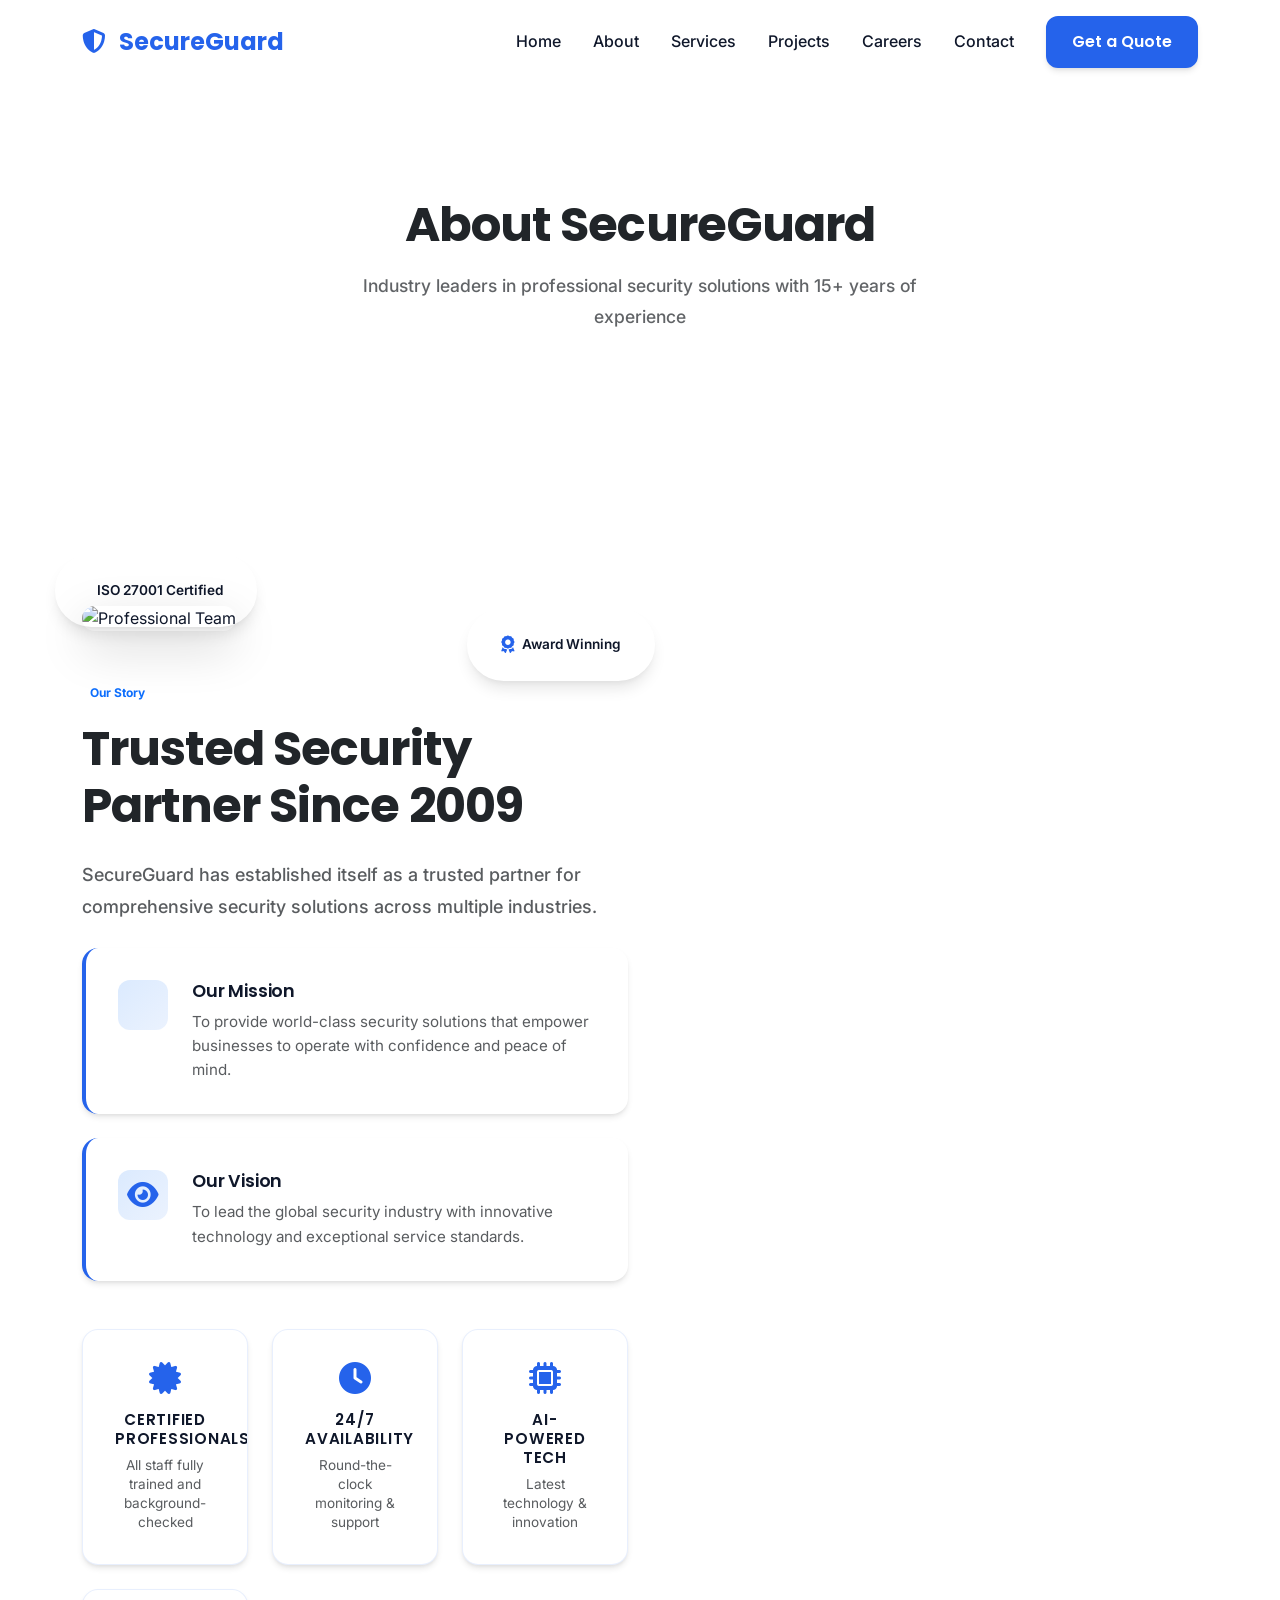
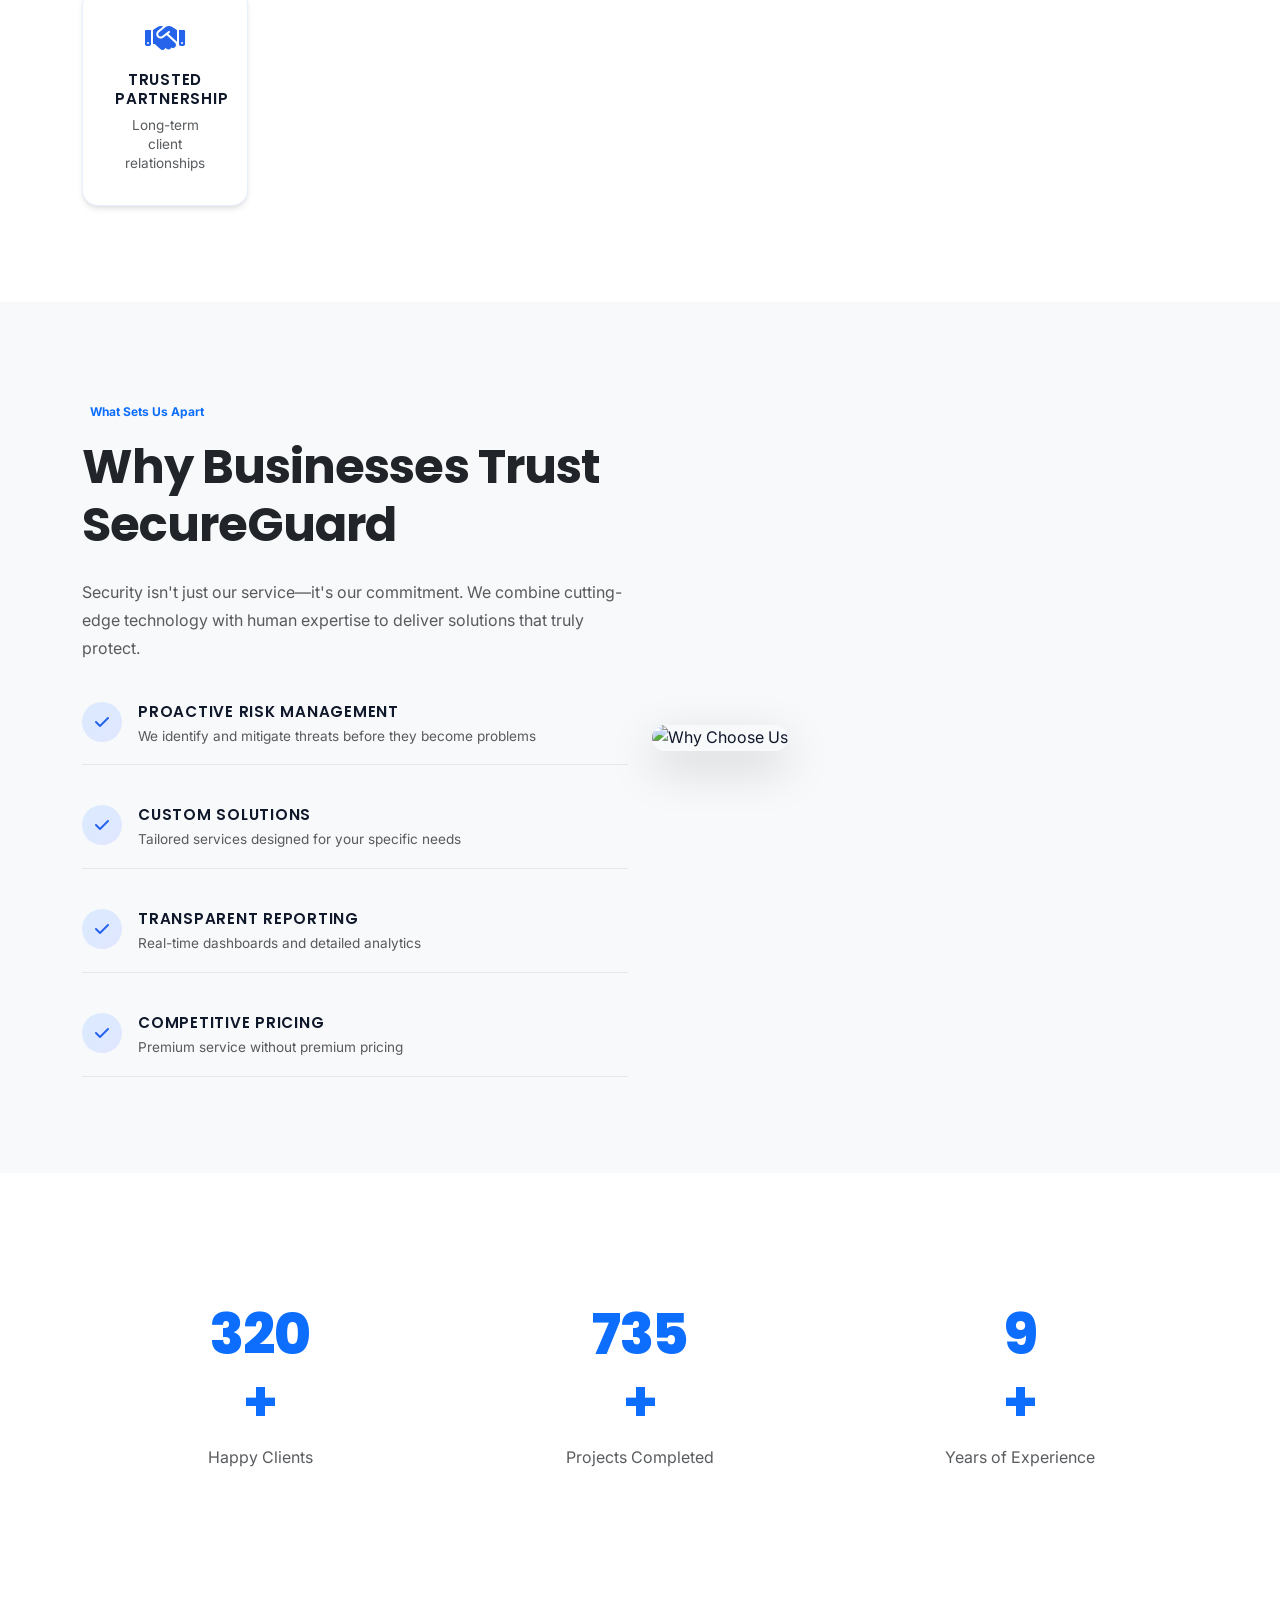
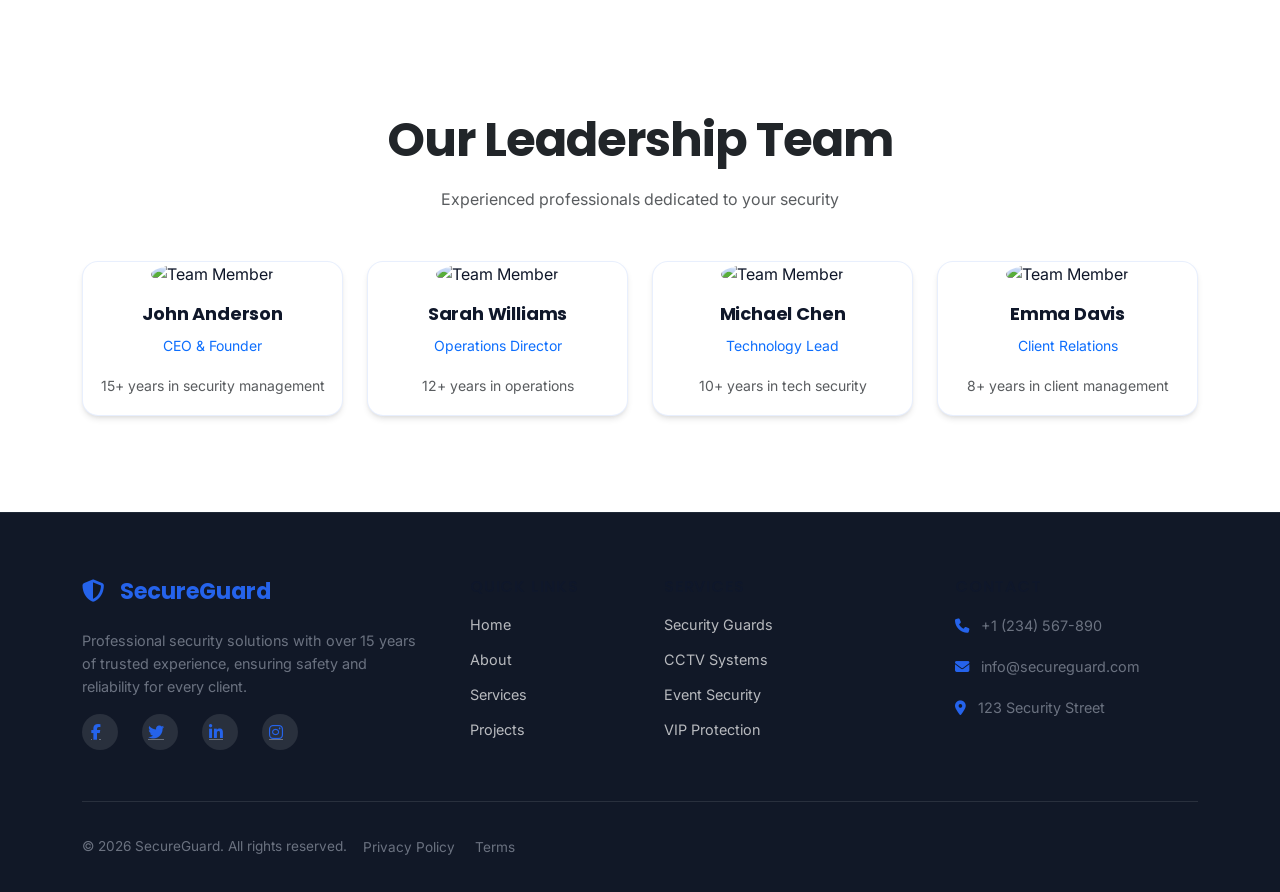
==== commit 0433b804: "fixed footer" ====
--- a/about.html
+++ b/about.html
@@ -58,12 +58,12 @@
             </li>
           </ul>
           <div class="d-flex align-items-center gap-2 ms-3">
-            <button
+            <!-- <button
               id="themeToggle"
               class="btn btn-outline-primary theme-toggle"
               title="Toggle theme"
-            >
-              <i class="fas fa-moon"></i>
+            > -->
+              <!-- <i class="fas fa-moon"></i> -->
             </button>
             <a href="contact.html" class="btn btn-primary">Get a Quote</a>
           </div>
@@ -345,89 +345,71 @@
       </div>
     </section>
 
-    <!-- Footer -->
-    <footer class="footer">
-      <div class="container-lg">
-        <div class="footer-content">
-          <div class="row g-4 mb-5">
+<footer class="footer">
+    <div class="container-lg">
+        <div class="row g-5">
+
+            <!-- Brand -->
+            <div class="col-lg-4 col-md-6">
+                <h5 class="footer-brand">
+                    <i class="fas fa-shield-alt"></i> SecureGuard
+                </h5>
+                <p class="footer-desc">
+                    Professional security solutions with over 15 years of trusted experience, ensuring safety and reliability for every client.
+                </p>
+
+                <div class="social-icons mt-3">
+                    <a href="#"><i class="fab fa-facebook-f"></i></a>
+                    <a href="#"><i class="fab fa-twitter"></i></a>
+                    <a href="#"><i class="fab fa-linkedin-in"></i></a>
+                    <a href="#"><i class="fab fa-instagram"></i></a>
+                </div>
+            </div>
+
+            <!-- Links -->
+            <div class="col-lg-2 col-md-6">
+                <h6 class="footer-title">Quick Links</h6>
+                <ul class="footer-links">
+                    <li><a href="index.html">Home</a></li>
+                    <li><a href="about.html">About</a></li>
+                    <li><a href="services.html">Services</a></li>
+                    <li><a href="projects.html">Projects</a></li>
+                </ul>
+            </div>
+
+            <!-- Services -->
             <div class="col-lg-3 col-md-6">
-              <div class="footer-brand">
-                <h5 class="fw-bold mb-3">
-                  <i class="fas fa-shield-alt me-2"></i>SecureGuard
-                </h5>
-                <p class="text-muted small mb-4">
-                  Professional security solutions for 15+ years.
-                </p>
-                <div class="social-icons">
-                  <a href="#" class="social-icon"
-                    ><i class="fab fa-facebook-f"></i
-                  ></a>
-                  <a href="#" class="social-icon"
-                    ><i class="fab fa-twitter"></i
-                  ></a>
-                  <a href="#" class="social-icon"
-                    ><i class="fab fa-linkedin-in"></i
-                  ></a>
-                  <a href="#" class="social-icon"
-                    ><i class="fab fa-instagram"></i
-                  ></a>
-                </div>
-              </div>
-            </div>
+                <h6 class="footer-title">Services</h6>
+                <ul class="footer-links">
+                    <li><a href="#">Security Guards</a></li>
+                    <li><a href="#">CCTV Systems</a></li>
+                    <li><a href="#">Event Security</a></li>
+                    <li><a href="#">VIP Protection</a></li>
+                </ul>
+            </div>
+
+            <!-- Contact -->
             <div class="col-lg-3 col-md-6">
-              <h6 class="fw-bold mb-4">Quick Links</h6>
-              <ul class="footer-links">
-                <li><a href="index.html">Home</a></li>
-                <li><a href="about.html">About</a></li>
-                <li><a href="services.html">Services</a></li>
-                <li><a href="careers.html">Careers</a></li>
-              </ul>
-            </div>
-            <div class="col-lg-2 col-md-6">
-              <h6 class="fw-bold mb-4">Services</h6>
-              <ul class="footer-links">
-                <li><a href="services.html">Security Guards</a></li>
-                <li><a href="services.html">CCTV Systems</a></li>
-                <li><a href="services.html">Event Security</a></li>
-              </ul>
-            </div>
-            <div class="col-lg-3 col-md-6">
-              <h6 class="fw-bold mb-4">Contact</h6>
-              <div class="contact-item mb-3">
-                <i class="fas fa-phone me-2 text-primary"></i>
-                <a
-                  href="tel:+1234567890"
-                  class="text-muted text-decoration-none small"
-                  >+1 (234) 567-890</a
-                >
-              </div>
-              <div class="contact-item">
-                <i class="fas fa-envelope me-2 text-primary"></i>
-                <a
-                  href="mailto:info@secureguard.com"
-                  class="text-muted text-decoration-none small"
-                  >info@secureguard.com</a
-                >
-              </div>
-            </div>
-          </div>
-          <div class="footer-bottom">
-            <div class="row align-items-center">
-              <div class="col-md-6">
-                <p class="text-muted small mb-0">
-                  &copy; 2024 SecureGuard. All rights reserved.
-                </p>
-              </div>
-              <div class="col-md-6 text-md-end">
-                <a href="#" class="footer-link-bottom">Privacy</a>
-                <span class="text-muted small mx-2">•</span>
-                <a href="#" class="footer-link-bottom">Terms</a>
-              </div>
-            </div>
-          </div>
-        </div>
-      </div>
-    </footer>
+                <h6 class="footer-title">Contact</h6>
+                <p><i class="fas fa-phone"></i> +1 (234) 567-890</p>
+                <p><i class="fas fa-envelope"></i> info@secureguard.com</p>
+                <p><i class="fas fa-map-marker-alt"></i> 123 Security Street</p>
+            </div>
+
+        </div>
+
+        <!-- Bottom -->
+        <div class="footer-bottom mt-5">
+            <div class="d-flex flex-column flex-md-row justify-content-between align-items-center">
+                <p>© 2026 SecureGuard. All rights reserved.</p>
+                <div>
+                    <a href="#">Privacy Policy</a>
+                    <a href="#">Terms</a>
+                </div>
+            </div>
+        </div>
+    </div>
+</footer>
 
     <a href="#top" id="scrollTopBtn" class="scroll-top"
       ><i class="fas fa-arrow-up"></i
--- a/style.css
+++ b/style.css
@@ -391,105 +391,126 @@
   border-color: var(--secondary-color);
 }
 
-/* ===================================
-   FOOTER STYLES
-   =================================== */
+/* ===============================
+   FOOTER MODERN DESIGN
+================================= */
 .footer {
-  background: rgba(255, 255, 255, 0.9);
-  backdrop-filter: blur(12px);
+  background: var(--bg-light);
   padding: 4rem 0 2rem;
-  color: var(--text-dark);
   border-top: 1px solid var(--bg-lighter);
-}
-
+  transition: var(--transition);
+}
+
+/* Dark mode */
 body.dark-theme .footer {
-  background: rgba(15, 23, 42, 0.9);
-  border-top-color: var(--bg-lighter);
-  color: var(--text-light);
-}
-
-.footer .footer-brand h5 {
+  background: #0f172a;
+  border-top: 1px solid rgba(255,255,255,0.05);
+}
+
+/* Brand */
+.footer-brand {
+  font-weight: 700;
+  font-size: 1.4rem;
+  color: var(--primary-color);
   display: flex;
   align-items: center;
   gap: 0.5rem;
-  color: var(--primary-color);
-}
-
-.footer .social-icons a {
-  margin-right: 0.75rem;
+}
+
+/* Description */
+.footer-desc {
+  margin-top: 1rem;
   color: var(--text-muted);
-  transition: var(--transition);
-}
-
-.footer .social-icons a:hover {
-  color: var(--primary-color);
-  transform: translateY(-2px);
-}
-
-.footer .footer-links li a {
+  font-size: 0.9rem;
+  line-height: 1.6;
+}
+
+/* Titles */
+.footer-title {
+  font-weight: 600;
+  margin-bottom: 1rem;
+  color: var(--text-dark);
+}
+
+body.dark-theme .footer-title {
+  color: var(--text-light);
+}
+
+/* Links */
+.footer-links {
+  list-style: none;
+  padding: 0;
+}
+
+.footer-links li {
+  margin-bottom: 0.5rem;
+}
+
+.footer-links a {
   color: var(--text-muted);
-  transition: var(--transition);
-}
-
-.footer .footer-links li a:hover {
-  color: var(--primary-color);
-  text-decoration: underline;
+  text-decoration: none;
+  font-size: 0.9rem;
+  transition: 0.3s;
+}
+
+.footer-links a:hover {
+  color: var(--primary-color);
+  padding-left: 5px;
+}
+
+/* Social Icons */
+.social-icons a {
+  display: inline-flex;
+  align-items: center;
+  justify-content: center;
+  width: 38px;
+  height: 38px;
+  border-radius: 50%;
+  background: var(--bg-lighter);
+  color: var(--text-muted);
+  margin-right: 0.5rem;
+  transition: 0.3s;
+}
+
+.social-icons a:hover {
+  background: var(--primary-color);
+  color: #fff;
+  transform: translateY(-3px);
+}
+
+/* Contact text */
+.footer p {
+  font-size: 0.9rem;
+  color: var(--text-muted);
+}
+
+.footer i {
+  margin-right: 8px;
+  color: var(--primary-color);
+}
+
+/* Bottom */
+.footer-bottom {
+  border-top: 1px solid var(--bg-lighter);
+  padding-top: 1.5rem;
 }
 
 .footer-bottom p {
   margin: 0;
-  font-size: 0.875rem;
-}
-
-.footer-bottom .footer-link-bottom {
+  font-size: 0.85rem;
   color: var(--text-muted);
-  margin-left: 0.5rem;
-  margin-right: 0.5rem;
-  transition: var(--transition);
-}
-
-.footer-bottom .footer-link-bottom:hover {
-  color: var(--primary-color);
-}
-
-.btn-outline-primary {
-  color: var(--primary-color);
-  border-color: var(--primary-color);
-}
-
-.btn-outline-primary:hover {
-  background-color: var(--primary-color);
-  border-color: var(--primary-color);
-  color: white;
-  transform: translateY(-2px);
-}
-
-.btn-lg {
-  padding: 0.875rem 2rem;
-  font-size: 1.05rem;
-}
-
-.btn-sm {
-  padding: 0.5rem 1rem;
-  font-size: 0.875rem;
-}
-
-.btn-light:hover {
-  background-color: white;
-  transform: translateY(-2px);
-}
-
-.badge {
-  padding: 0.5rem 1rem;
-  border-radius: 20px;
+}
+
+.footer-bottom a {
+  margin-left: 1rem;
+  text-decoration: none;
   font-size: 0.85rem;
-  font-weight: 600;
-  font-family: "Poppins", sans-serif;
-}
-
-.bg-primary-light {
-  background-color: var(--primary-light) !important;
-  color: var(--primary-color) !important;
+  color: var(--text-muted);
+  transition: 0.3s;
+}
+
+.footer-bottom a:hover {
+  color: var(--primary-color);
 }
 
 /* ===================================
